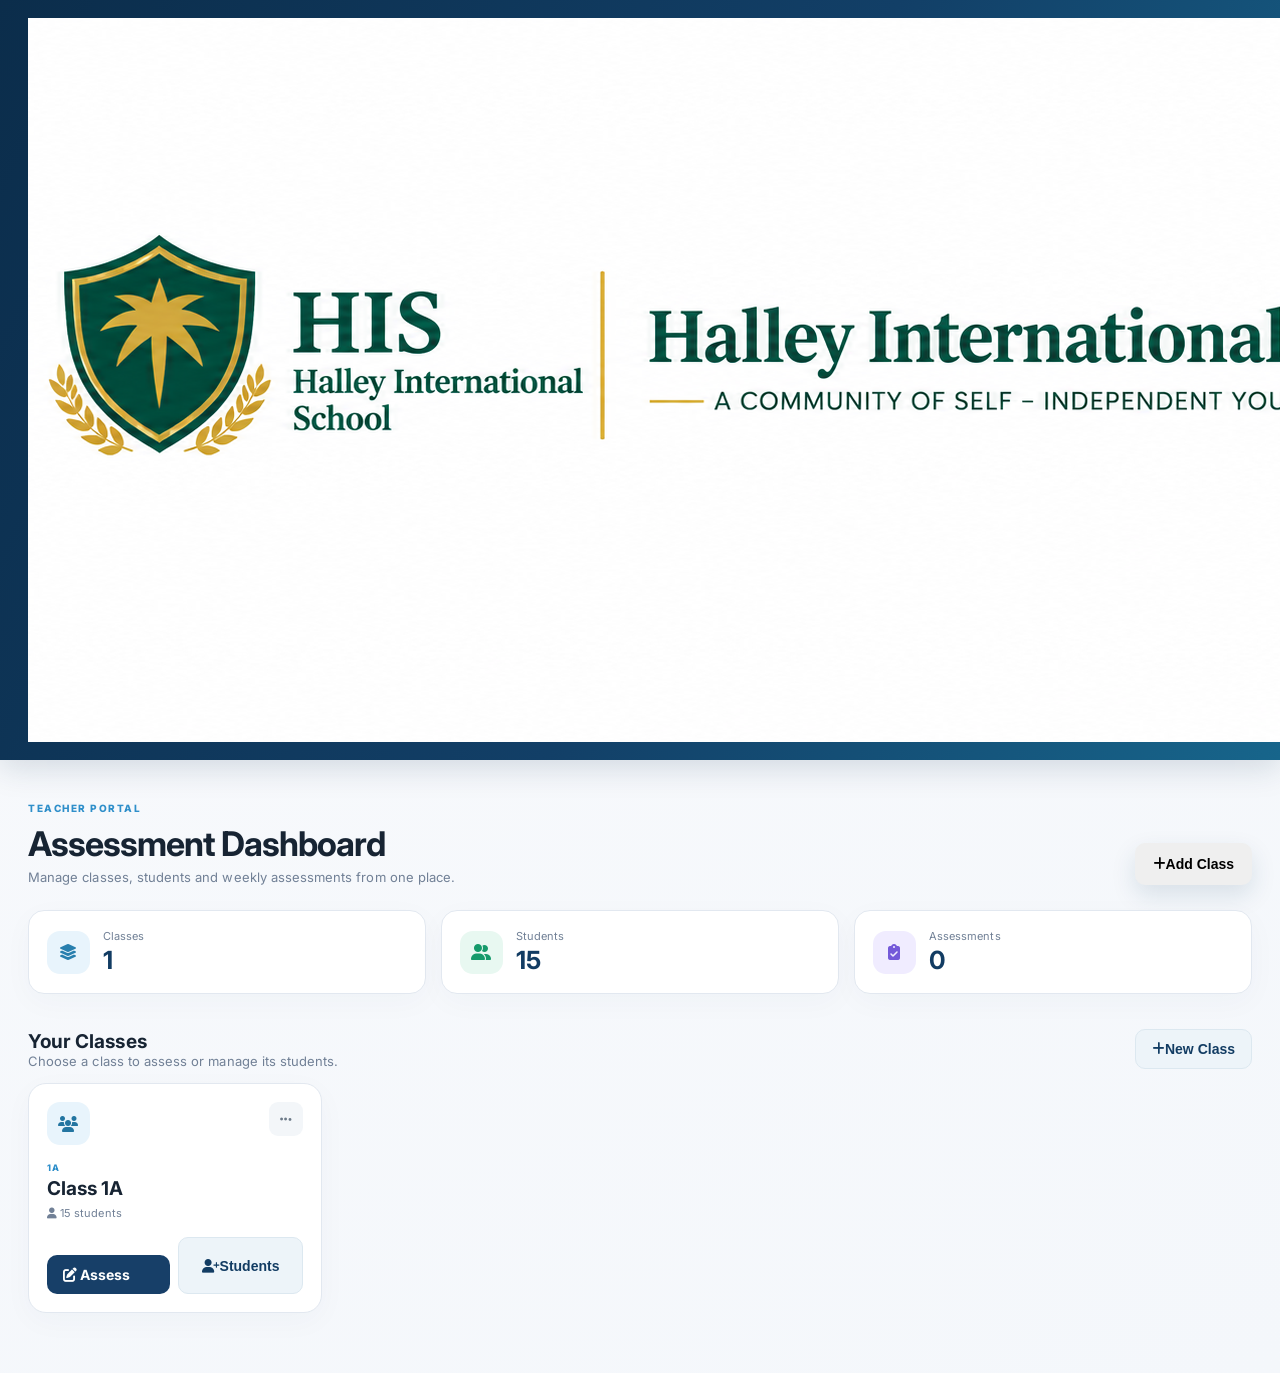
==== index.html @ f6e1b09a "Use official HIS header in dashboard" ====
<!doctype html>
<html lang="en"><head><meta charset="utf-8"><meta name="viewport" content="width=device-width,initial-scale=1"><title>HIS Assessment Hub</title><link rel="preconnect" href="https://fonts.googleapis.com"><link rel="preconnect" href="https://fonts.gstatic.com" crossorigin><link href="https://fonts.googleapis.com/css2?family=Inter:wght@400;500;600;700;800&display=swap" rel="stylesheet"><link rel="stylesheet" href="https://cdnjs.cloudflare.com/ajax/libs/font-awesome/6.5.2/css/all.min.css"><link rel="stylesheet" href="css/style.css"></head>
<body class="app-body"><header class="app-header"><div class="header-inner"><div class="brand-lockup"><img class="app-school-header" src="assets/his-header.png" alt="Halley International School"><div class="app-brand-text"><div class="brand-name">HALLEY INTERNATIONAL SCHOOL</div><div class="brand-sub">Teacher Assessment Platform</div></div></div><div class="header-actions"><span class="live-pill"><i class="fa-solid fa-circle"></i> Ready</span><a href="report.html" class="icon-btn"><i class="fa-solid fa-chart-column"></i><span> Reports</span></a></div></div></header>
<main class="dashboard"><section class="welcome-row"><div><span class="section-kicker">TEACHER PORTAL</span><h1>Assessment Dashboard</h1><p>Manage classes, students and weekly assessments from one place.</p></div><button class="btn hero-btn" onclick="openClassModal()"><i class="fa-solid fa-plus"></i> Add Class</button></section>
<section class="dashboard-stats"><div class="stat-card"><div class="stat-icon blue"><i class="fa-solid fa-layer-group"></i></div><div><span>Classes</span><strong id="classCount">0</strong></div></div><div class="stat-card"><div class="stat-icon green"><i class="fa-solid fa-user-group"></i></div><div><span>Students</span><strong id="studentCount">0</strong></div></div><div class="stat-card"><div class="stat-icon purple"><i class="fa-solid fa-clipboard-check"></i></div><div><span>Assessments</span><strong id="reportCount">0</strong></div></div></section>
<section class="section-head"><div><h2>Your Classes</h2><p>Choose a class to assess or manage its students.</p></div><button class="btn soft" onclick="openClassModal()"><i class="fa-solid fa-plus"></i> New Class</button></section><section id="classes" class="class-grid"></section></main><div id="modalRoot"></div><script src="js/app.js"></script></body></html>
---- css/style.css ----
@import url('https://fonts.googleapis.com/css2?family=Inter:wght@400;500;600;700&family=Playfair+Display:wght@600&display=swap');:root{--navy:#173f68;--blue:#2d8ac4;--light:#eef4fb;--line:#a9b4bf;--text:#1c2833;--muted:#667381;--white:#fff}*{box-sizing:border-box}body{margin:0;background:#f4f7fa;color:var(--text);font-family:Inter,Arial,sans-serif}.topbar{background:linear-gradient(135deg,#12385d,#1f5d8d);color:#fff;padding:22px 5%;display:flex;justify-content:space-between;align-items:center}.topbar.compact{padding:16px 5%}.topbar small{opacity:.9}.topbar h1{margin:5px 0 0;font-size:22px}.brand{width:58px;height:58px;border:2px solid #fff;border-radius:50%;display:grid;place-items:center;font-weight:800;letter-spacing:2px}.container{max-width:1200px;margin:28px auto;padding:0 18px}.wide{max-width:1500px}.hero,.panel{background:#fff;border:1px solid #dde5ec;border-radius:16px;box-shadow:0 8px 30px #173f6810}.hero{padding:28px;display:flex;align-items:center;justify-content:space-between;margin-bottom:22px}.eyebrow{color:var(--blue);font-size:12px;font-weight:700;text-transform:uppercase;letter-spacing:1px}.hero h2{margin:7px 0}.hero p,.hint{color:var(--muted);margin:0}.grid{display:grid;grid-template-columns:repeat(auto-fit,minmax(210px,1fr));gap:16px;margin-bottom:22px}.class-card{background:#fff;border:1px solid #dde5ec;border-radius:16px;padding:22px;transition:.2s}.class-card:hover{transform:translateY(-2px);box-shadow:0 10px 24px #173f6814}.class-card h3{margin:0 0 7px}.class-card span{color:var(--muted);font-size:13px}.class-card a{display:block;margin-top:18px}.panel{padding:20px;margin-bottom:20px}.panel-title,.table-head{display:flex;align-items:center;justify-content:space-between;gap:15px}.panel h3,.panel h2{margin:0 0 6px}.stats{display:grid;grid-template-columns:repeat(3,1fr);gap:12px}.stats div{background:var(--light);border-radius:12px;padding:16px}.stats b{display:block;font-size:25px;color:var(--navy)}.stats span{font-size:12px;color:var(--muted)}.btn{display:inline-flex;align-items:center;justify-content:center;border:0;border-radius:10px;padding:11px 16px;text-decoration:none;font-weight:700;cursor:pointer;font-size:14px}.primary{background:var(--navy);color:#fff}.ghost{background:#eef4f8;color:var(--navy)}.meta{display:grid;grid-template-columns:repeat(5,1fr);gap:12px}label{display:block;font-size:12px;font-weight:700;margin-bottom:6px;color:var(--muted)}input,select{width:100%;border:1px solid #cfd8e0;border-radius:9px;padding:10px;background:#fff;font:inherit}.table-wrap{overflow:auto;margin-top:16px}table{width:100%;border-collapse:collapse;min-width:1100px}th{background:var(--navy);color:#fff;padding:10px 8px;font-size:11px}td{border:1px solid var(--line);padding:7px;text-align:center;font-size:12px}tbody tr:nth-child(even){background:#edf3fa}td.name{text-align:left;font-weight:600;white-space:nowrap}.mark{width:42px;height:32px;border-radius:7px;border:1px solid #c8d3dd;background:#fff;font-size:19px;cursor:pointer}.mark.yes{color:#147a4d;background:#e7f6ed}.mark.no{color:#b3261e;background:#fff0ef}.average{font-weight:700;white-space:nowrap}.notes{min-width:130px}.rating{font-size:13px}.report-item{display:flex;justify-content:space-between;align-items:center;border:1px solid #dde5ec;padding:14px;border-radius:12px;margin:9px 0}.report-item strong{display:block}.report-item small{color:var(--muted)}.pdf-area{position:absolute;left:-10000px;top:0;width:1120px;background:#fff}.pdf-sheet{width:1120px;min-height:790px;background:#fff;padding:25px 35px;color:#111}.pdf-head{border:2px solid #173f68;margin-bottom:8px}.pdf-school,.pdf-title{background:#173f68;color:#fff;text-align:center;font-weight:700;padding:7px}.pdf-title{border-top:1px solid #fff;font-size:16px}.pdf-info{display:grid;grid-template-columns:1fr 1fr 2fr;gap:12px;font-size:11px;margin:8px 0}.pdf-table{width:100%;border-collapse:collapse;font-family:Arial}.pdf-table th{background:#245b86;padding:5px;font-size:9px}.pdf-table td{padding:5px;border:1px solid #888;font-size:9px}.pdf-table tr:nth-child(even) td{background:#eef2fa}.pdf-foot{margin-top:6px;background:#3c96c8;color:#fff;font-weight:700;text-align:left;padding:7px}.pdf-scale{font-size:9px;margin:5px 0}@media(max-width:800px){.hero{display:block}.hero .btn{margin-top:15px;width:100%}.meta{grid-template-columns:1fr 1fr}.stats{grid-template-columns:1fr}.topbar h1{font-size:18px}.table-head{align-items:flex-start;flex-direction:column}.table-head .btn{width:100%}}@media print{.topbar,.container>section:not(.pdf-area){display:none}.pdf-area{position:static!important;left:auto!important}.pdf-sheet{box-shadow:none}}.pdf-table .c-name{text-align:left;font-weight:600;white-space:nowrap}.pdf-table .c-mark{font-size:10px;font-weight:700}.pdf-table .c-average{font-size:8px;font-weight:700;white-space:nowrap}.pdf-table .c-notes{text-align:left;white-space:nowrap}.pdf-table tfoot td{background:#f5f7fa;font-weight:700;height:24px}.w-no{width:34px}.w-name{width:135px}.w-sub{width:68px}.w-average{width:92px}.w-notes{width:115px}.pdf-area{position:absolute;left:-12000px;top:0;width:1120px;background:#fff}
.pdf-sheet{width:1120px;height:790px;background:#fff;padding:20px 28px 14px;color:#17212b;font-family:Arial,sans-serif}
.report-header{height:64px;background:#173f68;color:#fff;border-radius:7px 7px 0 0;padding:9px 16px;display:flex;align-items:center;justify-content:space-between}
.school-brand{display:flex;align-items:center;gap:12px}.school-mark{width:45px;height:45px;border:2px solid rgba(255,255,255,.9);border-radius:50%;display:flex;align-items:center;justify-content:center;font-weight:800;font-size:13px;letter-spacing:1px}
.school-name{font-size:16px;font-weight:800;letter-spacing:.3px}.school-sub{font-size:8px;opacity:.9;margin-top:3px;letter-spacing:.7px}
.report-badge{border-left:1px solid rgba(255,255,255,.45);padding-left:16px;text-align:right;font-size:7px;line-height:1.25;letter-spacing:1px}.report-badge strong{font-size:9px}
.report-title{height:45px;background:#2d8ac4;color:#fff;display:flex;align-items:center;justify-content:space-between;padding:0 16px;font-size:14px;font-weight:600}.report-title strong{font-size:15px}
.meta-grid{display:grid;grid-template-columns:110px 145px 145px 1fr;gap:8px;margin:10px 0 7px}
.meta-box{height:38px;border:1px solid #d4dee7;border-radius:6px;background:#f6f9fc;padding:6px 9px}.meta-box span{display:block;font-size:7px;color:#6b7885;font-weight:700;letter-spacing:.8px;margin-bottom:3px}.meta-box strong{font-size:10px}.teacher-box strong{font-size:10px}
.scale-row{height:27px;border:1px solid #d4dee7;background:#fff;display:flex;align-items:center;gap:17px;padding:0 9px;font-size:7.5px;margin-bottom:7px}.scale-row .scale-label{font-weight:800;color:#173f68;letter-spacing:.7px;margin-right:3px}.scale-row b{font-size:8px;color:#173f68}
.pdf-table{width:100%;table-layout:fixed;border-collapse:collapse;font-family:Arial,sans-serif}
.pdf-table th{background:#173f68;color:#fff;padding:6px 3px;font-size:8px;line-height:1.1;border:1px solid #82909c;height:30px;white-space:normal}
.pdf-table td{padding:3px 3px;border:1px solid #aeb9c3;font-size:8.5px;height:29px;line-height:1;text-align:center;overflow:hidden}
.pdf-table tbody tr:nth-child(even) td{background:#f0f5fa}.pdf-table tbody tr:nth-child(odd) td{background:#fff}
.pdf-table .c-name{text-align:left;font-weight:600;white-space:nowrap;padding-left:7px}.pdf-table .c-mark{font-size:11px;font-weight:700}.pdf-table .mark-yes{color:#147a4d}.pdf-table .mark-no{color:#b3261e}.pdf-table .mark-empty{color:#a5afb8}
.pdf-table .c-average{font-size:7.2px;font-weight:700;white-space:nowrap}.pdf-table .c-average span{display:inline-block;padding:3px 5px;border-radius:10px;min-width:68px}.r-excellent span{background:#e7f6ed;color:#147a4d}.r-very span{background:#e8f2fb;color:#175c8a}.r-good span{background:#fff4dc;color:#8a5a00}.r-needs span{background:#fff0ef;color:#a52b24}.r-empty span{background:#f1f3f5;color:#77818a}
.pdf-table .c-notes{text-align:left;white-space:nowrap;padding-left:6px;color:#53606d}.pdf-table tfoot td{background:#dcecf7!important;color:#173f68;font-weight:800;height:30px;font-size:7.8px}.pdf-table tfoot td:first-child{text-align:left;padding-left:7px}
.w-no{width:34px}.w-name{width:145px}.w-sub{width:67px}.w-average{width:94px}.w-notes{width:118px}
.report-footer{height:22px;margin-top:7px;border-top:1px solid #d7e0e7;color:#667482;display:flex;justify-content:space-between;align-items:flex-end;font-size:7px}
@media print{.topbar,.container>section:not(.pdf-area){display:none}.pdf-area{position:static!important;left:auto!important}.pdf-sheet{box-shadow:none}}

/* Final PDF print layout: fixed A4 landscape canvas, no horizontal clipping */
.pdf-sheet{width:1122px!important;height:794px!important;min-height:794px!important;max-height:794px!important;box-sizing:border-box!important;padding:16px 18px 10px!important;overflow:hidden!important;background:#fff!important}
.report-header{height:58px!important}
.report-title{height:40px!important}
.meta-grid{margin:7px 0 5px!important}
.meta-box{height:34px!important;padding:5px 8px!important}
.scale-row{height:24px!important;margin-bottom:5px!important}
.pdf-table{width:100%!important;max-width:100%!important;table-layout:fixed!important;border-spacing:0!important}
.pdf-table th{height:27px!important;padding:4px 2px!important;font-size:7.5px!important}
.pdf-table td{height:27px!important;padding:2px!important;font-size:7.5px!important}
.pdf-table .c-name{font-size:7.8px!important}
.pdf-table .c-mark{font-size:10px!important}
.pdf-table .c-average{font-size:6.8px!important}
.pdf-table .c-average span{min-width:60px!important;padding:2px 3px!important}
.pdf-table .c-notes{font-size:7px!important}
.w-no{width:31px!important}.w-name{width:138px!important}.w-sub{width:65px!important}.w-average{width:88px!important}.w-notes{width:105px!important}
.report-footer{height:18px!important;margin-top:4px!important;font-size:6.5px!important}

/* Center the report table and keep it comfortably contained on the A4 page */
.pdf-table{width:96%!important;max-width:96%!important;margin:0 auto!important}
.report-footer{width:96%!important;margin-left:auto!important;margin-right:auto!important}

/* Final containment: the table stays inside the report frame with equal safe margins */
.pdf-sheet{padding-left:26px!important;padding-right:26px!important}
.pdf-table{width:92%!important;max-width:92%!important;margin-left:auto!important;margin-right:auto!important}
.report-footer{width:92%!important;margin-left:auto!important;margin-right:auto!important}
/* FINAL PDF LAYOUT — balanced A4 landscape */
.pdf-area{position:absolute!important;left:-15000px!important;top:0!important;width:1120px!important;background:#fff!important}
.pdf-sheet{width:1120px!important;height:790px!important;min-height:790px!important;padding:16px 28px 12px!important;background:#fff!important;color:#17212b!important;font-family:Arial,sans-serif!important}
.report-header{height:66px!important;padding:9px 16px!important;border-radius:6px 6px 0 0!important}
.school-mark{width:44px!important;height:44px!important;font-size:12px!important}
.school-name{font-size:15px!important}
.school-sub{font-size:7.5px!important}
.report-badge{font-size:7px!important}
.report-title{height:42px!important;padding:0 16px!important;font-size:13px!important}
.report-title strong{font-size:14px!important}
.meta-grid{grid-template-columns:100px 145px 145px 1fr!important;gap:8px!important;margin:8px 0 6px!important}
.meta-box{height:36px!important;padding:6px 9px!important}
.scale-row{height:25px!important;margin-bottom:6px!important;padding:0 9px!important;gap:15px!important}
.pdf-table{width:1064px!important;height:auto!important;table-layout:fixed!important;border-collapse:collapse!important}
.pdf-table th{height:30px!important;padding:4px 2px!important;font-size:7.6px!important;line-height:1.05!important}
.pdf-table td{height:28px!important;padding:3px 2px!important;font-size:8.2px!important;line-height:1!important}
.pdf-table .c-name{padding-left:7px!important;font-size:8.3px!important}
.pdf-table .c-mark{font-size:10.5px!important}
.pdf-table .c-average{font-size:7px!important}
.pdf-table .c-average span{min-width:68px!important;padding:3px 4px!important}
.pdf-table .c-notes{font-size:7.8px!important;padding-left:6px!important}
.pdf-table tfoot td{height:29px!important;font-size:7.6px!important}
.w-no{width:32px!important}
.w-name{width:155px!important}
.w-sub{width:82px!important}
.w-average{width:100px!important}
.w-notes{width:121px!important}
.report-footer{height:20px!important;margin-top:5px!important;font-size:6.8px!important}

.app-body{min-height:100vh;background:radial-gradient(circle at 15% 0%,#eaf6ff 0,#f7f9fc 35%,#f4f7fb 100%);color:#172433}
.app-header{background:linear-gradient(115deg,#0b2d4b,#123f67 55%,#17658b);color:#fff;box-shadow:0 8px 30px #0b2d4b26}.header-inner{max-width:1440px;margin:auto;padding:18px 28px;display:flex;align-items:center;justify-content:space-between}.brand-lockup{display:flex;align-items:center;gap:13px}.brand-orb{width:47px;height:47px;border:1px solid #ffffff70;border-radius:14px;display:grid;place-items:center;font-weight:800;background:#ffffff12}.brand-name{font-weight:800;font-size:14px}.brand-sub{font-size:10px;opacity:.7;margin-top:3px}.header-actions{display:flex;gap:10px;align-items:center}.live-pill{font-size:11px;background:#ffffff12;border:1px solid #ffffff22;padding:8px 11px;border-radius:999px}.live-pill i{font-size:6px;color:#63d69b;margin-right:5px}.icon-btn{color:#fff;text-decoration:none;background:#ffffff12;border:1px solid #ffffff20;padding:9px 13px;border-radius:10px;font-size:12px}
.dashboard{max-width:1440px;margin:auto;padding:36px 28px 60px}.welcome-row{display:flex;align-items:flex-end;justify-content:space-between;gap:20px;margin-bottom:25px}.section-kicker{font-size:10px;font-weight:800;letter-spacing:1.5px;color:#2f8fca}.welcome-row h1{font-size:34px;letter-spacing:-1px;margin:7px 0 5px}.welcome-row p,.section-head p{color:#718096;margin:0;font-size:13px}.hero-btn{padding:13px 18px!important;box-shadow:0 10px 24px #123c6320}
.dashboard-stats{display:grid;grid-template-columns:repeat(3,1fr);gap:15px;margin-bottom:35px}.stat-card{background:#fff;border:1px solid #e2e8f0;border-radius:16px;padding:18px;display:flex;align-items:center;gap:13px;box-shadow:0 8px 30px #173f6808}.stat-icon{width:43px;height:43px;border-radius:13px;display:grid;place-items:center}.stat-icon.blue{background:#e8f4fc;color:#287fae}.stat-icon.green{background:#e8f8f1;color:#159a6b}.stat-icon.purple{background:#f0ecff;color:#7459d9}.stat-card span{display:block;color:#718096;font-size:11px}.stat-card strong{display:block;color:#123c63;font-size:25px;margin-top:2px}.section-head{display:flex;justify-content:space-between;align-items:center;margin:0 0 14px}.section-head h2{margin:0;font-size:19px}
.class-grid{display:grid;grid-template-columns:repeat(auto-fill,minmax(250px,1fr));gap:16px}.class-card{background:#fff!important;border:1px solid #e2e8f0!important;border-radius:18px!important;padding:18px!important;box-shadow:0 8px 30px #173f6808!important}.class-card-top{display:flex;justify-content:space-between}.class-avatar{width:43px;height:43px;border-radius:13px;background:#e8f4fc;color:#2375a1;display:grid;place-items:center}.more-btn{border:0;background:#f3f6f9;color:#6c7a88;width:34px;height:34px;border-radius:9px;cursor:pointer}.class-code{font-size:9px;font-weight:800;color:#2f8fca;letter-spacing:1px;margin-top:17px}.class-card h3{font-size:19px;margin:4px 0 6px}.class-card p{font-size:11px;color:#718096;margin:0}.card-actions{display:flex;gap:8px;margin-top:17px}.flex{flex:1}.soft{background:#edf4f9!important;color:#123c63!important;border:1px solid #dce8f0!important}.empty-state{grid-column:1/-1;text-align:center;background:#fff;border:1px dashed #cdd8e2;border-radius:18px;padding:50px}.empty-state>div{width:60px;height:60px;border-radius:18px;background:#edf5fa;color:#2f8fca;display:grid;place-items:center;margin:auto;font-size:22px}.empty-state h3{margin:15px 0 5px}.empty-state p{color:#718096;font-size:12px}
.modal-backdrop{position:fixed;inset:0;background:#071c2e99;backdrop-filter:blur(6px);display:flex;align-items:center;justify-content:center;padding:20px;z-index:999}.modal-card{width:min(620px,100%);max-height:90vh;overflow:auto;background:#fff;border-radius:20px;box-shadow:0 30px 80px #061a2d55;padding:24px}.modal-head{display:flex;justify-content:space-between;margin-bottom:20px}.modal-head h2{margin:5px 0 3px;font-size:22px}.modal-head p{margin:0;color:#718096;font-size:11px}.close-btn{border:0;background:#f1f4f7;width:34px;height:34px;border-radius:9px;cursor:pointer}.modal-card label{margin-bottom:14px}.modal-card input{height:43px}.modal-actions{display:flex;justify-content:flex-end;gap:9px;margin-top:20px;padding-top:15px;border-top:1px solid #e2e8f0}.menu-actions{display:grid;gap:9px}.menu-action{display:flex;align-items:center;gap:13px;text-align:left;background:#f8fafc;border:1px solid #e4eaf0;padding:13px;border-radius:12px;cursor:pointer;color:#172433}.menu-action>i{width:34px;height:34px;border-radius:9px;background:#eaf4fa;color:#2f8fca;display:grid;place-items:center}.menu-action span{font-weight:700;font-size:13px}.menu-action small{display:block;color:#718096;font-weight:400;font-size:10px;margin-top:3px}.menu-action.danger{color:#d64545}.menu-action.danger>i{background:#fff0f0;color:#d64545}
.student-add{display:flex;gap:8px;margin-bottom:14px}.student-add input{flex:1}.student-list{display:grid;gap:7px;max-height:380px;overflow:auto}.student-row{display:flex;align-items:center;gap:8px}.student-number{width:32px;color:#9aa7b3;font-size:10px;font-weight:800;text-align:center}.student-row input{flex:1;height:38px;padding:8px 11px}.mini-btn{width:36px;height:36px;border:0;border-radius:9px;cursor:pointer}.mini-btn.danger{background:#fff1f1;color:#d64545}.empty-students{text-align:center;padding:30px;color:#718096}.empty-students i{font-size:24px;color:#a9b6c2}.toast{position:fixed;right:22px;bottom:22px;z-index:1100;background:#173f68;color:#fff;padding:12px 15px;border-radius:11px;box-shadow:0 15px 40px #173f6840;display:flex;gap:9px;transform:translateY(20px);opacity:0;transition:.25s}.toast.show{transform:translateY(0);opacity:1}.toast.success i{color:#67d69e}.toast.error i{color:#ff8e8e}
@media(max-width:800px){.dashboard{padding:25px 16px}.header-inner{padding:14px 16px}.brand-name{font-size:11px}.header-actions .live-pill{display:none}.welcome-row{align-items:stretch;flex-direction:column}.welcome-row h1{font-size:28px}.dashboard-stats{grid-template-columns:1fr}.section-head{align-items:flex-start;gap:10px}.class-grid{grid-template-columns:1fr}.modal-card{padding:18px}.modal-actions{flex-wrap:wrap}.modal-actions .btn{flex:1}}
.assessment-hero{background:linear-gradient(135deg,#fff,#f4f9fd);border:1px solid #dfe8ef;border-radius:20px;padding:25px 27px;margin-bottom:16px;display:flex;justify-content:space-between;align-items:center;gap:20px;box-shadow:0 12px 35px #173f6809}.assessment-hero h1{margin:5px 0;font-size:28px}.assessment-hero p{margin:0;color:#718096;font-size:12px}.assessment-actions{display:flex;gap:8px;white-space:nowrap}.assessment-summary{display:grid;grid-template-columns:repeat(4,1fr);gap:10px;margin-bottom:16px}.assessment-summary>div{background:#fff;border:1px solid #e2e8f0;border-radius:13px;padding:12px 15px}.assessment-summary span{font-size:10px;color:#718096}.assessment-summary strong{display:block;font-size:20px;color:#123c63;margin-top:3px}.rating{font-size:12px;color:#596978}.rating i{color:#2f8fca;margin-right:5px}@media(max-width:800px){.assessment-hero{flex-direction:column;align-items:stretch}.assessment-actions{white-space:normal}.assessment-actions .btn{flex:1}.assessment-summary{grid-template-columns:repeat(2,1fr)}}
/* APP POLISH — clean, balanced, teacher-first interface */
html{scroll-behavior:smooth}
body.app-body{letter-spacing:.05px}
.app-header{position:sticky;top:0;z-index:50}
.header-inner{min-height:72px}
.assessment-hero{border-color:#dbe6ef;background:linear-gradient(135deg,#ffffff 0%,#f7fbfe 100%)}
.assessment-hero h1{letter-spacing:-.7px;color:#102f4c}
.assessment-actions .btn{min-height:42px}
.panel.meta{padding:17px 18px;border-color:#dfe7ee}
.meta label{font-size:10px;letter-spacing:.2px;color:#647487}
.meta input,.meta select{height:40px;font-size:12px;color:#172433}
.meta input:focus,.meta select:focus,.notes:focus{outline:0;border-color:#3c94c5;box-shadow:0 0 0 3px #3c94c51a}
.assessment-summary>div{position:relative;overflow:hidden}
.assessment-summary>div:after{content:'';position:absolute;left:0;top:0;bottom:0;width:3px;background:#2f8fca}
.assessment-summary>div:nth-child(2):after{background:#159a6b}
.assessment-summary>div:nth-child(3):after{background:#7459d9}
.assessment-summary>div:nth-child(4):after{background:#d06b55}
.table-wrap{margin-top:0;border-radius:12px;overflow:auto}
#assessmentTable{min-width:1120px}
#assessmentTable th{height:42px;background:#143f67;font-size:10px;letter-spacing:.1px;padding:8px 6px;position:sticky;top:0;z-index:2}
#assessmentTable td{height:43px;padding:5px 6px;border-color:#d6dfe7;font-size:11px}
#assessmentTable tbody tr:hover td{background:#f7fbfe}
#assessmentTable td.name{font-weight:700;color:#24384a}
#assessmentTable td:first-child{color:#8a98a5;font-weight:700;width:42px}
#assessmentTable .mark{width:38px;height:34px;border-radius:9px;transition:.15s;font-weight:800}
#assessmentTable .mark:hover{transform:scale(1.05);box-shadow:0 4px 12px #173f6820}
#assessmentTable .mark.yes{border-color:#9ed9bd}
#assessmentTable .mark.no{border-color:#efb5b0}
#assessmentTable .average{font-size:10px}
#assessmentTable .notes{height:34px;min-width:125px;border-radius:8px;padding:7px 9px;font-size:10px}
.empty-table{height:220px!important;background:#fff!important}
.empty-table>div{display:flex;flex-direction:column;align-items:center;justify-content:center;gap:8px;color:#718096}
.empty-table i{font-size:28px;color:#3b91bf}
.empty-table strong{font-size:14px;color:#29465f}
.empty-table span{font-size:11px}
.rating{padding:14px 17px!important;background:#fbfdff!important}
.btn{transition:.16s}
.btn:hover{transform:translateY(-1px)}
.btn.primary:hover{box-shadow:0 7px 18px #123f6730}
.class-card{transition:transform .16s,box-shadow .16s}
.class-card:hover{transform:translateY(-3px)!important;box-shadow:0 16px 35px #173f6812!important}
@media(max-width:800px){
 .header-inner{min-height:62px}
 .assessment-summary{gap:8px}
 .assessment-summary>div{padding:11px}
 .panel.meta{padding:14px}
}

/* FINAL REPORT — clean school form, balanced like the original paper template */
.pdf-area{position:absolute!important;left:-15000px!important;top:0!important;width:1120px!important;background:#fff!important}
.pdf-sheet{width:1120px!important;height:790px!important;box-sizing:border-box!important;padding:18px 24px 10px!important;background:#fff!important;color:#18232d!important;font-family:Arial,Helvetica,sans-serif!important;overflow:hidden!important}
.school-header{width:100%;background:#173f68;color:#fff;text-align:center;border-radius:0!important}
.school-name{height:32px;display:flex;align-items:center;justify-content:center;font-size:15px;font-weight:700;letter-spacing:.2px}
.school-line{height:1px;background:#ffffffaa;margin:0 1px}
.report-name{height:34px;display:flex;align-items:center;justify-content:center;font-size:14px;font-weight:700}
.info-line{height:34px;display:grid;grid-template-columns:110px 150px 150px 1fr;align-items:center;column-gap:16px;font-size:9px;border-bottom:1px solid #d4dbe1}
.info-line .teacher{padding-left:10px}
.scale-line{height:27px;display:flex;align-items:center;gap:17px;font-size:8px;border-bottom:1px solid #cfd7de}
.scale-line b{color:#173f68;margin-right:2px}
.pdf-table{width:100%!important;max-width:none!important;margin:7px 0 0!important;border-collapse:collapse!important;table-layout:fixed!important}
.pdf-table th{height:31px!important;padding:4px 2px!important;background:#173f68!important;color:#fff!important;border:1px solid #8996a2!important;font-size:7.6px!important;font-weight:700!important;line-height:1.05!important;vertical-align:middle!important}
.pdf-table td{height:29px!important;padding:3px 2px!important;border:1px solid #9ca8b2!important;font-size:8.2px!important;line-height:1!important;text-align:center!important;vertical-align:middle!important}
.pdf-table tbody tr:nth-child(even) td{background:#edf2f8!important}.pdf-table tbody tr:nth-child(odd) td{background:#fff!important}
.pdf-table .c-no{font-weight:600;color:#5e6b76}
.pdf-table .c-name{text-align:left!important;padding-left:7px!important;font-weight:600!important;white-space:nowrap!important}
.pdf-table .c-mark{font-size:11px!important;font-weight:700!important}
.pdf-table .mark-yes{color:#18794e!important}.pdf-table .mark-no{color:#b42d28!important}.pdf-table .mark-empty{color:#fff!important}
.pdf-table .c-average{font-size:7px!important;font-weight:700!important;white-space:nowrap!important}
.pdf-table .c-average span{display:inline-block;min-width:66px;padding:3px 5px;border-radius:9px}
.r-excellent span{background:#e3f3e9;color:#18794e}.r-very span{background:#e8f1fa;color:#1e5f8d}.r-good span{background:#fff2d6;color:#8a6100}.r-needs span{background:#fdeceb;color:#ae3029}.r-empty span{background:#f3f5f7;color:#7b8790}
.pdf-table .c-notes{text-align:left!important;padding-left:6px!important;color:#52616d!important;white-space:nowrap!important}
.pdf-table tfoot td{height:30px!important;background:#d9ebf6!important;color:#173f68!important;font-weight:700!important;font-size:7.8px!important}
.pdf-table tfoot td:first-child{text-align:left!important;padding-left:7px!important}
.w-no{width:4%!important}.w-name{width:16%!important}.w-sub{width:7%!important}.w-average{width:9%!important}.w-notes{width:15%!important}
.report-footer{height:19px!important;border-top:1px solid #d5dde4!important;margin-top:5px!important;padding:0 2px!important;display:flex!important;align-items:flex-end!important;justify-content:space-between!important;color:#7a8792!important;font-size:6.8px!important}

/* FINAL HIGH-QUALITY REPORT — centered, print-first */
.pdf-area{position:absolute!important;left:-20000px!important;top:0!important;width:1200px!important;background:#fff!important}
.pdf-sheet{width:1200px!important;height:848px!important;box-sizing:border-box!important;padding:18px 28px 12px!important;background:#fff!important;color:#13283b!important;font-family:Arial,Helvetica,sans-serif!important;overflow:hidden!important}
.school-top{height:72px;background:#fff;display:flex;align-items:center;padding:0 20px;border-top:3px solid #173f68}
.logo-mark{width:48px;height:48px;border-radius:50%;border:2px solid #173f68;color:#173f68;display:grid;place-items:center;font-weight:800;font-size:13px;letter-spacing:1px;margin-right:13px}
.school-copy{flex:1}.school-name{font-size:19px;font-weight:800;letter-spacing:.6px;color:#173f68}.school-tag{font-size:8px;letter-spacing:4px;color:#173f68;margin-top:5px}.school-motto{text-align:right;border-left:1px solid #b8c9d6;padding-left:20px;color:#173f68;font-size:7px;letter-spacing:2px;line-height:1.5}
.report-title{height:44px;border-radius:8px;background:#173f68;color:#fff;display:flex;align-items:center;justify-content:center;gap:8px;font-size:17px;font-weight:700;margin:0 0 10px}.report-title strong{font-size:17px}
.info-grid{display:grid;grid-template-columns:1fr 1fr 1fr 2fr;gap:9px;margin-bottom:8px}.info-grid>div{height:36px;border:1px solid #c8d9e6;border-radius:6px;background:#f7fbfe;padding:6px 10px;display:flex;align-items:center;gap:12px}.info-grid label{font-size:7px;letter-spacing:1px;color:#687b8c;margin:0}.info-grid b{font-size:10px;color:#173f68}
.scale-row{height:28px;border-radius:6px;background:#e8f4fc;color:#173f68;display:flex;align-items:center;justify-content:center;gap:21px;font-size:8px;margin-bottom:8px}.scale-row strong{font-size:9px}.scale-row b{font-size:9px}
.pdf-table{width:96%!important;margin:0 auto!important;table-layout:fixed!important;border-collapse:collapse!important}
.pdf-table th{height:32px!important;padding:5px 2px!important;background:#173f68!important;color:#fff!important;border:1px solid #8295a5!important;font-size:8px!important;font-weight:700!important;line-height:1.05!important}
.pdf-table td{height:30px!important;padding:3px 2px!important;border:1px solid #aebdca!important;font-size:8.5px!important;text-align:center!important;vertical-align:middle!important}
.pdf-table tbody tr:nth-child(even) td{background:#edf5fb!important}.pdf-table tbody tr:nth-child(odd) td{background:#fff!important}
.c-name{text-align:left!important;padding-left:8px!important;font-weight:600!important;white-space:nowrap!important}.c-no{color:#5c6d7b;font-weight:600}.c-mark{font-size:12px!important;font-weight:800!important}.mark-yes{color:#159653!important}.mark-no{color:#dc3933!important}.mark-empty{color:#9aa8b3!important}
.c-average{font-size:7px!important;font-weight:700!important;white-space:nowrap!important}.c-average span{display:inline-block;min-width:72px;padding:4px 6px;border-radius:12px}.r-excellent span{background:#dff4e8;color:#12814b}.r-very span{background:#dceefa;color:#175e8d}.r-good span{background:#fff0c9;color:#876000}.r-needs span{background:#fde1df;color:#b72f2a}.r-empty span{background:#f1f4f6;color:#76838d}
.c-notes{text-align:left!important;color:#627180!important}
.pdf-table tfoot td{height:32px!important;background:#dceefa!important;color:#173f68!important;font-weight:800!important;font-size:8px!important}.pdf-table tfoot td:first-child{text-align:left!important;padding-left:10px!important}
.w-no{width:4%!important}.w-name{width:16%!important}.w-sub{width:7%!important}.w-average{width:10%!important}.w-notes{width:14%!important}
.signature-row{width:96%;margin:9px auto 0;height:38px;border-top:1px solid #d8e2e9;display:grid;grid-template-columns:1fr 1fr 1fr;align-items:end;color:#536575;font-size:7.5px}.signature-row>div:nth-child(2){text-align:center;color:#173f68;font-weight:700}.signature-row small{font-weight:400;font-size:6.5px}.signature-row span{display:inline-block;width:110px;border-bottom:1px solid #9aabb8;margin-left:5px;transform:translateY(-2px)}

/* REFINED PRINT DESIGN — elegant, centered, balanced */
.pdf-area{position:absolute!important;left:-20000px!important;top:0!important;width:1200px!important;background:#fff!important}
.pdf-sheet{width:1200px!important;height:848px!important;box-sizing:border-box!important;padding:14px 24px 10px!important;background:#fff!important;color:#17324b!important;font-family:Arial,Helvetica,sans-serif!important;overflow:hidden!important}
.school-header{height:72px!important;background:#fff!important;border-top:4px solid #173f68!important;display:flex!important;align-items:center!important;padding:0 18px!important}
.crest{width:48px!important;height:48px!important;border-radius:50%!important;border:2px solid #173f68!important;color:#173f68!important;display:grid!important;place-items:center!important;font-size:13px!important;font-weight:800!important;letter-spacing:1px!important;margin-right:14px!important}
.school-copy{flex:1!important}.school-name{font-size:20px!important;font-weight:800!important;letter-spacing:.6px!important;color:#173f68!important}.school-sub{font-size:8px!important;letter-spacing:4px!important;color:#173f68!important;margin-top:5px!important}
.school-side{border-left:1px solid #b8c8d6!important;padding-left:18px!important;text-align:right!important;color:#173f68!important;font-size:7px!important;line-height:1.4!important;letter-spacing:1.8px!important}.school-side b{font-size:8px!important}
.title-bar{height:48px!important;background:#173f68!important;color:#fff!important;border-radius:7px!important;display:flex!important;align-items:center!important;justify-content:center!important;gap:8px!important;font-size:17px!important;font-weight:700!important;margin-bottom:9px!important}.title-bar strong{font-size:17px!important}
.info-grid{display:grid!important;grid-template-columns:1fr 1fr 1fr 2.1fr!important;gap:9px!important;margin-bottom:7px!important}
.info-grid>div{height:39px!important;border:1px solid #c8d9e6!important;border-radius:7px!important;background:#f7fbfe!important;padding:6px 11px!important;display:flex!important;align-items:center!important;gap:14px!important}.info-grid label{font-size:7px!important;letter-spacing:1px!important;color:#708291!important;margin:0!important}.info-grid b{font-size:10px!important;color:#173f68!important}
.scale-box{height:30px!important;border-radius:7px!important;background:#e8f4fc!important;color:#173f68!important;display:flex!important;align-items:center!important;justify-content:center!important;gap:22px!important;font-size:8px!important;margin-bottom:8px!important}.scale-box strong{font-size:9px!important}.scale-box b{font-size:9px!important}
.pdf-table{width:94%!important;margin:0 auto!important;table-layout:fixed!important;border-collapse:collapse!important}
.pdf-table th{height:36px!important;padding:5px 2px!important;background:#173f68!important;color:#fff!important;border:1px solid #8195a6!important;font-size:8px!important;font-weight:700!important;line-height:1.05!important;vertical-align:middle!important}
.pdf-table td{height:34px!important;padding:3px 2px!important;border:1px solid #a9bac8!important;font-size:8.7px!important;text-align:center!important;vertical-align:middle!important}
.pdf-table tbody tr:nth-child(even) td{background:#edf5fb!important}.pdf-table tbody tr:nth-child(odd) td{background:#fff!important}
.c-no{color:#667887!important;font-weight:600!important}.c-name{text-align:left!important;padding-left:9px!important;font-weight:600!important;white-space:nowrap!important}.c-mark{font-size:12px!important;font-weight:800!important}.mark-yes{color:#159653!important}.mark-no{color:#dc3933!important}.mark-empty{color:#9ba9b3!important}
.c-average{font-size:7.2px!important;font-weight:700!important;white-space:nowrap!important}.c-average span{display:inline-block!important;min-width:74px!important;padding:4px 5px!important;border-radius:12px!important}.r-excellent span{background:#dff4e8!important;color:#12814b!important}.r-very span{background:#dceefa!important;color:#175e8d!important}.r-good span{background:#fff0c9!important;color:#876000!important}.r-needs span{background:#fde1df!important;color:#b72f2a!important}.r-empty span{background:#f1f4f6!important;color:#76838d!important}
.c-notes{text-align:left!important;padding-left:7px!important;color:#627180!important}.pdf-table tfoot td{height:35px!important;background:#dceefa!important;color:#173f68!important;font-weight:800!important;font-size:8.5px!important}.pdf-table tfoot td:first-child{text-align:left!important;padding-left:10px!important}
.w-no{width:4%!important}.w-name{width:16%!important}.w-sub{width:7%!important}.w-average{width:10%!important}.w-notes{width:14%!important}
.signature-row{width:94%!important;margin:8px auto 0!important;height:35px!important;border-top:1px solid #d8e2e9!important;display:grid!important;grid-template-columns:1fr 1fr 1fr!important;align-items:end!important;color:#536575!important;font-size:7.5px!important}.signature-row>div:nth-child(2){text-align:center!important;color:#173f68!important;font-weight:700!important}.signature-row small{font-weight:400!important;font-size:6.5px!important}.signature-row span{display:inline-block!important;width:115px!important;border-bottom:1px solid #9aabb8!important;margin-left:5px!important;transform:translateY(-2px)!important}

/* PRINT MASTER v2 — balanced A4, no dead space */
.pdf-area{position:absolute!important;left:-30000px!important;top:0!important;width:1122px!important;background:#fff!important}
.pdf-sheet{width:1122px!important;height:794px!important;box-sizing:border-box!important;padding:12px 18px 8px!important;background:#fff!important;color:#17324b!important;font-family:Arial,Helvetica,sans-serif!important;overflow:hidden!important}
.school-head{height:68px!important;display:flex!important;align-items:center!important;padding:0 20px!important;border-top:4px solid #173f68!important;border-bottom:1px solid #d5e0e8!important;background:#fff!important}
.school-crest{width:46px!important;height:46px!important;border-radius:50%!important;border:2px solid #173f68!important;display:grid!important;place-items:center!important;color:#173f68!important;font-size:13px!important;font-weight:800!important;letter-spacing:1px!important;margin-right:13px!important}
.school-brand{flex:1!important}.school-name{font-size:20px!important;line-height:1!important;font-weight:800!important;letter-spacing:.5px!important;color:#173f68!important}.school-sub{font-size:8px!important;letter-spacing:4px!important;margin-top:6px!important;color:#173f68!important}
.school-motto{border-left:1px solid #b7c7d5!important;padding-left:18px!important;text-align:center!important;color:#173f68!important;font-size:7px!important;letter-spacing:2px!important;line-height:1.45!important}
.report-title{height:44px!important;margin:8px 0!important;border-radius:7px!important;background:#173f68!important;color:#fff!important;display:flex!important;align-items:center!important;justify-content:center!important;font-size:16px!important;font-weight:700!important;letter-spacing:.1px!important}.report-title strong{margin-left:6px!important;font-size:16px!important}
.info-grid{display:grid!important;grid-template-columns:1fr 1.35fr 1.35fr 2.2fr!important;gap:8px!important;margin-bottom:7px!important}.info-grid>div{height:36px!important;display:flex!important;align-items:center!important;gap:12px!important;padding:5px 10px!important;border:1px solid #c8d9e6!important;border-radius:6px!important;background:#f7fbfe!important}.info-grid label{font-size:7px!important;letter-spacing:1px!important;color:#708291!important;margin:0!important}.info-grid b{font-size:9.5px!important;color:#173f68!important}
.scale-box{height:27px!important;margin-bottom:7px!important;border-radius:6px!important;background:#e8f4fc!important;color:#173f68!important;display:flex!important;align-items:center!important;justify-content:center!important;gap:20px!important;font-size:7.7px!important}.scale-box strong{font-size:8.5px!important}.scale-box b{font-size:8.5px!important}
.pdf-table{width:100%!important;margin:0!important;table-layout:fixed!important;border-collapse:collapse!important}
.pdf-table th{height:31px!important;padding:4px 2px!important;background:#173f68!important;color:#fff!important;border:1px solid #8ca0b0!important;font-size:7.7px!important;font-weight:700!important;line-height:1.05!important;vertical-align:middle!important}
.pdf-table td{height:29px!important;padding:3px 2px!important;border:1px solid #a9bac8!important;font-size:8.4px!important;text-align:center!important;vertical-align:middle!important}
.pdf-table tbody tr:nth-child(even) td{background:#edf5fb!important}.pdf-table tbody tr:nth-child(odd) td{background:#fff!important}
.c-no{color:#667887!important;font-weight:600!important}.c-name{text-align:left!important;padding-left:8px!important;font-weight:600!important;white-space:nowrap!important}.c-mark{font-size:11px!important;font-weight:800!important}.mark-yes{color:#159653!important}.mark-no{color:#dc3933!important}.mark-empty{color:#9ba9b3!important}
.c-average{font-size:7px!important;font-weight:700!important;white-space:nowrap!important}.c-average span{display:inline-block!important;min-width:70px!important;padding:3px 5px!important;border-radius:11px!important}.r-excellent span{background:#dff4e8!important;color:#12814b!important}.r-very span{background:#dceefa!important;color:#175e8d!important}.r-good span{background:#fff0c9!important;color:#876000!important}.r-needs span{background:#fde1df!important;color:#b72f2a!important}.r-empty span{background:#f1f4f6!important;color:#76838d!important}
.c-notes{text-align:left!important;padding-left:6px!important;color:#627180!important}.pdf-table tfoot td{height:30px!important;background:#dceefa!important;color:#173f68!important;font-weight:800!important;font-size:8px!important}.pdf-table tfoot td:first-child{text-align:left!important;padding-left:9px!important}
.w-no{width:4%!important}.w-name{width:16%!important}.w-sub{width:7%!important}.w-average{width:10%!important}.w-notes{width:14%!important}
.signature-row{height:30px!important;margin-top:5px!important;display:grid!important;grid-template-columns:1fr 1fr 1fr!important;align-items:end!important;border-top:1px solid #d9e2e9!important;color:#536575!important;font-size:7px!important}.signature-row>div:nth-child(2){text-align:center!important;color:#173f68!important}.signature-row small{display:block!important;font-size:6px!important;margin-top:2px!important}.signature-row span{display:inline-block!important;width:105px!important;border-bottom:1px solid #9aabb8!important;margin-left:5px!important;transform:translateY(-2px)!important}

/* H.I.S. OFFICIAL BRAND REPORT */
.pdf-area{position:absolute!important;left:-30000px!important;top:0!important;width:1122px!important;background:#fff!important}
.pdf-sheet{width:1122px!important;height:794px!important;box-sizing:border-box!important;padding:12px 18px 8px!important;background:#fff!important;color:#123b5d!important;font-family:Arial,Helvetica,sans-serif!important;overflow:hidden!important}
.school-head{height:72px!important;display:grid!important;grid-template-columns:260px 1fr 150px!important;align-items:center!important;border-top:4px solid #123b5d!important;border-bottom:1px solid #d7e2e9!important;padding:0 18px!important;background:#fff!important}
.brand-logo{width:52px!important;height:52px!important;border:2px solid #006b63!important;border-radius:50%!important;display:grid!important;place-items:center!important;color:#f4c62a!important;background:#006b63!important;font-size:27px!important;float:left!important;margin-right:12px!important}
.school-brand{display:flex!important;align-items:center!important}.school-name{font-family:Georgia,serif!important;font-size:26px!important;font-weight:700!important;color:#123b5d!important;line-height:1!important}.school-full{font-size:7px!important;letter-spacing:.7px!important;color:#006b63!important;margin-top:5px!important}
.school-center{text-align:center!important}.school-title{font-family:Georgia,serif!important;font-size:25px!important;font-weight:700!important;color:#123b5d!important}.school-tag{font-size:8px!important;letter-spacing:4px!important;color:#006b63!important;margin-top:4px!important}
.school-motto{border-left:1px solid #a9bdc9!important;padding-left:14px!important;text-align:center!important;font-size:7px!important;letter-spacing:1.5px!important;line-height:1.5!important;color:#006b63!important}
.report-title{height:44px!important;margin:8px 0!important;border-radius:7px!important;background:#006b63!important;color:#fff!important;display:flex!important;align-items:center!important;justify-content:center!important;font-family:Georgia,serif!important;font-size:17px!important;font-weight:700!important}.report-title strong{margin-left:7px!important}
.info-grid{display:grid!important;grid-template-columns:1fr 1.35fr 1.35fr 2.2fr!important;gap:8px!important;margin-bottom:7px!important}.info-grid>div{height:36px!important;display:flex!important;align-items:center!important;gap:12px!important;padding:5px 10px!important;border:1px solid #c8d9e6!important;border-radius:6px!important;background:#f8fbfc!important}.info-grid label{font-size:7px!important;letter-spacing:1px!important;color:#667d8c!important}.info-grid b{font-size:9.5px!important;color:#123b5d!important}
.scale-box{height:27px!important;margin-bottom:7px!important;border-radius:6px!important;background:#e5f3f1!important;color:#123b5d!important;display:flex!important;align-items:center!important;justify-content:center!important;gap:20px!important;font-size:7.7px!important}.scale-box strong{font-size:8.5px!important;color:#006b63!important}
.pdf-table{width:100%!important;margin:0!important;table-layout:fixed!important;border-collapse:collapse!important}.pdf-table th{height:31px!important;padding:4px 2px!important;background:#006b63!important;color:#fff!important;border:1px solid #7fa7a4!important;font-size:7.7px!important}.pdf-table td{height:29px!important;padding:3px 2px!important;border:1px solid #a8c0c5!important;font-size:8.4px!important;text-align:center!important}.pdf-table tbody tr:nth-child(even) td{background:#eef8f7!important}.pdf-table tbody tr:nth-child(odd) td{background:#fff!important}
.c-name{text-align:left!important;padding-left:8px!important;font-weight:600!important}.c-mark{font-size:11px!important;font-weight:800!important}.mark-yes{color:#0b9864!important}.mark-no{color:#d83a35!important}.mark-empty{color:#9ba9b3!important}.c-average span{display:inline-block!important;min-width:70px!important;padding:3px 5px!important;border-radius:11px!important}.r-excellent span{background:#dff4e8!important;color:#12814b!important}.r-very span{background:#dceefa!important;color:#175e8d!important}.r-good span{background:#fff0c9!important;color:#876000!important}.r-needs span{background:#fde1df!important;color:#b72f2a!important}.r-empty span{background:#f1f4f6!important;color:#76838d!important}.c-notes{text-align:left!important;padding-left:6px!important}.pdf-table tfoot td{height:30px!important;background:#dcefed!important;color:#123b5d!important;font-weight:800!important}.w-no{width:4%!important}.w-name{width:16%!important}.w-sub{width:7%!important}.w-average{width:10%!important}.w-notes{width:14%!important}
.signature-row{height:30px!important;margin-top:5px!important;display:grid!important;grid-template-columns:1fr 1fr 1fr!important;align-items:end!important;border-top:1px solid #d9e2e9!important;color:#536575!important;font-size:7px!important}.signature-row>div:nth-child(2){text-align:center!important;color:#123b5d!important}.signature-row small{display:block!important;font-size:6px!important;margin-top:2px!important}.signature-row span{display:inline-block!important;width:105px!important;border-bottom:1px solid #9aabb8!important;margin-left:5px!important;transform:translateY(-2px)!important}

/* IN-APP REPORT PREVIEW */
.preview-overlay{position:fixed;inset:0;background:#17212b;display:flex;flex-direction:column;z-index:99999}
.preview-toolbar{min-height:64px;background:#fff;border-bottom:1px solid #d8e2e9;display:flex;align-items:center;justify-content:space-between;padding:10px 22px;box-sizing:border-box;gap:15px}
.preview-toolbar strong{display:block;color:#173f68;font-size:15px}.preview-toolbar span{display:block;color:#718096;font-size:10px;margin-top:3px}
.preview-tools{display:flex;gap:8px}.preview-tools .btn{white-space:nowrap}
.preview-viewport{flex:1;overflow:auto;padding:24px;box-sizing:border-box;background:#202a33;display:flex;justify-content:center;align-items:flex-start}
.preview-stage{position:relative;flex:0 0 auto}
.preview-stage .pdf-sheet{position:relative!important;left:auto!important;top:auto!important;margin:0!important;box-shadow:0 18px 55px #0008!important}
@media(max-width:700px){.preview-toolbar{padding:9px 12px}.preview-toolbar span{display:none}.preview-tools .btn{padding:8px 10px;font-size:11px}.preview-viewport{padding:12px}}
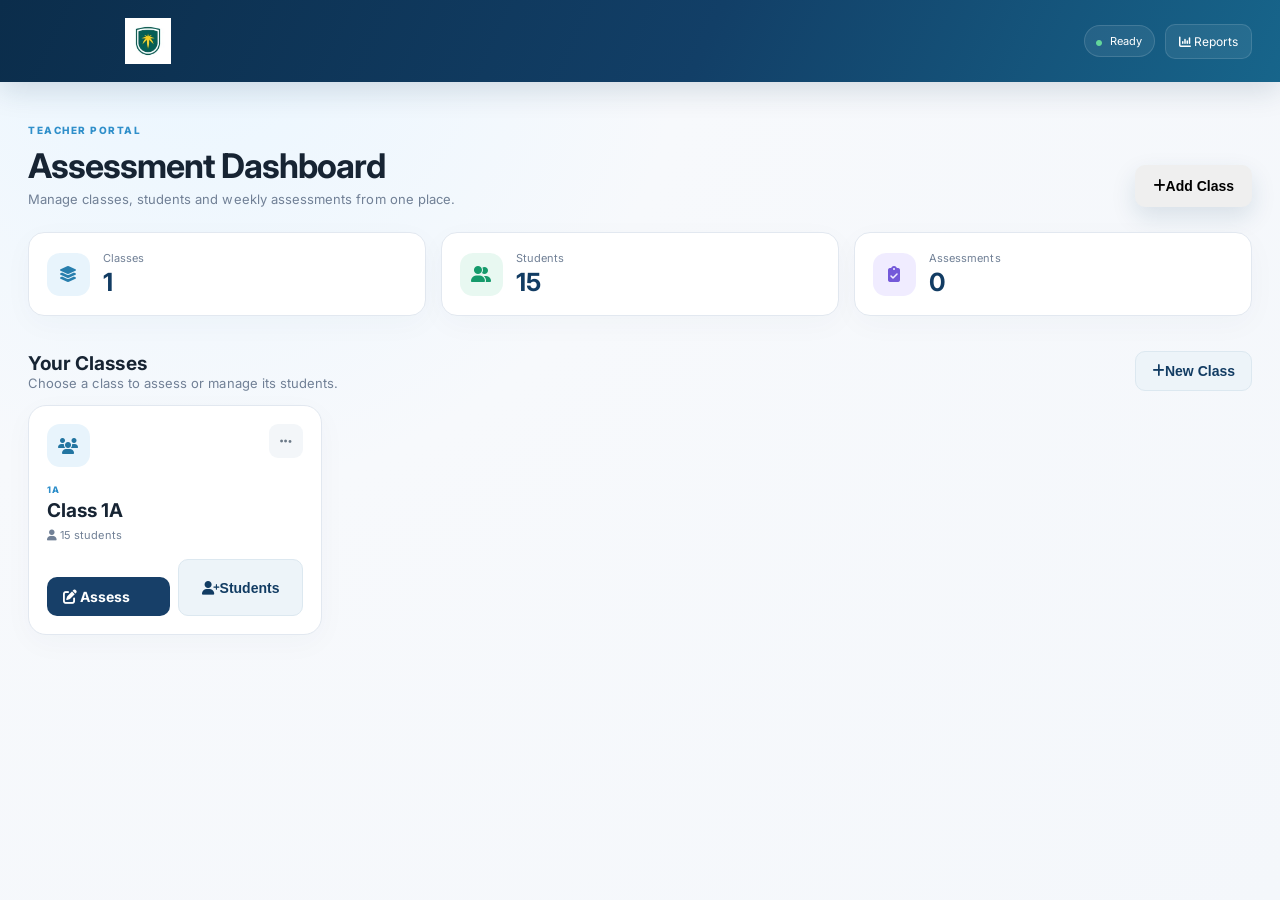
==== commit 9fd457dd: "Use HIS logo image in page headers" ====
--- a/index.html
+++ b/index.html
@@ -1,6 +1,6 @@
 <!doctype html>
 <html lang="en"><head><meta charset="utf-8"><meta name="viewport" content="width=device-width,initial-scale=1"><title>HIS Assessment Hub</title><link rel="preconnect" href="https://fonts.googleapis.com"><link rel="preconnect" href="https://fonts.gstatic.com" crossorigin><link href="https://fonts.googleapis.com/css2?family=Inter:wght@400;500;600;700;800&display=swap" rel="stylesheet"><link rel="stylesheet" href="https://cdnjs.cloudflare.com/ajax/libs/font-awesome/6.5.2/css/all.min.css"><link rel="stylesheet" href="css/style.css"></head>
-<body class="app-body"><header class="app-header"><div class="header-inner"><div class="brand-lockup"><img class="app-school-header" src="assets/his-header.png" alt="Halley International School"><div class="app-brand-text"><div class="brand-name">HALLEY INTERNATIONAL SCHOOL</div><div class="brand-sub">Teacher Assessment Platform</div></div></div><div class="header-actions"><span class="live-pill"><i class="fa-solid fa-circle"></i> Ready</span><a href="report.html" class="icon-btn"><i class="fa-solid fa-chart-column"></i><span> Reports</span></a></div></div></header>
+<body class="app-body"><header class="app-header"><div class="header-inner"><div class="brand-lockup"><img class="app-school-header" src="assets/his-logo.jpg" alt="Halley International School"><div class="app-brand-text"><div class="brand-name">HALLEY INTERNATIONAL SCHOOL</div><div class="brand-sub">Teacher Assessment Platform</div></div></div><div class="header-actions"><span class="live-pill"><i class="fa-solid fa-circle"></i> Ready</span><a href="report.html" class="icon-btn"><i class="fa-solid fa-chart-column"></i><span> Reports</span></a></div></div></header>
 <main class="dashboard"><section class="welcome-row"><div><span class="section-kicker">TEACHER PORTAL</span><h1>Assessment Dashboard</h1><p>Manage classes, students and weekly assessments from one place.</p></div><button class="btn hero-btn" onclick="openClassModal()"><i class="fa-solid fa-plus"></i> Add Class</button></section>
 <section class="dashboard-stats"><div class="stat-card"><div class="stat-icon blue"><i class="fa-solid fa-layer-group"></i></div><div><span>Classes</span><strong id="classCount">0</strong></div></div><div class="stat-card"><div class="stat-icon green"><i class="fa-solid fa-user-group"></i></div><div><span>Students</span><strong id="studentCount">0</strong></div></div><div class="stat-card"><div class="stat-icon purple"><i class="fa-solid fa-clipboard-check"></i></div><div><span>Assessments</span><strong id="reportCount">0</strong></div></div></section>
 <section class="section-head"><div><h2>Your Classes</h2><p>Choose a class to assess or manage its students.</p></div><button class="btn soft" onclick="openClassModal()"><i class="fa-solid fa-plus"></i> New Class</button></section><section id="classes" class="class-grid"></section></main><div id="modalRoot"></div><script src="js/app.js"></script></body></html>
--- a/css/style.css
+++ b/css/style.css
@@ -244,3 +244,144 @@
 .preview-stage{position:relative;flex:0 0 auto}
 .preview-stage .pdf-sheet{position:relative!important;left:auto!important;top:auto!important;margin:0!important;box-shadow:0 18px 55px #0008!important}
 @media(max-width:700px){.preview-toolbar{padding:9px 12px}.preview-toolbar span{display:none}.preview-tools .btn{padding:8px 10px;font-size:11px}.preview-viewport{padding:12px}}
+
+/* Official HIS identity image */
+.app-school-header{display:block;width:210px;height:38px;object-fit:contain;object-position:left center;border-radius:0}
+.app-brand-text{display:none}
+.pdf-brand-image{width:100%;height:74px;display:flex;align-items:center;justify-content:center;background:#fff;overflow:hidden}
+.pdf-brand-image img{display:block;width:100%;height:100%;object-fit:contain;object-position:center}
+@media(max-width:900px){.app-school-header{width:155px;height:32px}}
+
+/* HIS HEADER IMAGE — preserve the original full logo strip */
+.pdf-brand-image{width:100%!important;height:92px!important;display:flex!important;align-items:center!important;justify-content:center!important;background:#fff!important;overflow:hidden!important;padding:0!important}
+.pdf-brand-image img{display:block!important;width:100%!important;height:auto!important;max-height:92px!important;object-fit:contain!important;object-position:center!important}
+
+/* HIS HEADER IMAGE — exact aspect ratio, no distortion */
+.pdf-brand-image{width:100%!important;height:78px!important;display:flex!important;align-items:center!important;justify-content:center!important;background:#fff!important;overflow:hidden!important;border-top:0!important;padding:0!important}
+.pdf-brand-image img{display:block!important;width:100%!important;height:auto!important;max-height:78px!important;object-fit:contain!important;object-position:center center!important;margin:0!important;padding:0!important;border:0!important}
+.app-school-header{width:240px!important;height:auto!important;max-height:46px!important;object-fit:contain!important;object-position:center!important}
+
+/* ===== OFFICIAL HIS REPORT — reference-style layout ===== */
+.pdf-area{position:absolute!important;left:-30000px!important;top:0!important;width:1122px!important;background:#fff!important}
+.pdf-sheet{width:1122px!important;height:794px!important;box-sizing:border-box!important;padding:10px 16px 8px!important;background:#fff!important;color:#123a52!important;font-family:Arial,Helvetica,sans-serif!important;overflow:hidden!important}
+.pdf-brand-image{height:76px!important;width:100%!important;display:flex!important;align-items:center!important;justify-content:center!important;background:#fff!important;overflow:hidden!important;padding:0!important;margin:0!important}
+.pdf-brand-image img{display:block!important;width:100%!important;height:auto!important;max-height:76px!important;object-fit:contain!important;object-position:center!important;margin:0!important}
+.report-title{height:43px!important;background:#007a70!important;color:#fff!important;border-radius:7px!important;display:flex!important;align-items:center!important;justify-content:center!important;font-family:Georgia,serif!important;font-size:17px!important;font-weight:700!important;margin:3px 0 8px!important}
+.report-title strong{font-size:17px!important;margin-left:8px!important}
+.info-grid{display:grid!important;grid-template-columns:1fr 1.25fr 1.25fr 2.15fr!important;gap:8px!important;margin:0 0 7px!important}
+.info-grid>div{height:36px!important;box-sizing:border-box!important;border:1px solid #b8ced8!important;border-radius:6px!important;background:#f7fbfc!important;padding:5px 10px!important;display:flex!important;align-items:center!important;gap:12px!important}
+.info-grid label{font-size:7px!important;letter-spacing:.8px!important;color:#426477!important}
+.info-grid b{font-size:9.5px!important;color:#123a52!important}
+.scale-box{height:27px!important;box-sizing:border-box!important;border-radius:6px!important;background:#dff1ee!important;color:#123a52!important;display:flex!important;align-items:center!important;justify-content:center!important;gap:20px!important;font-size:7.7px!important;margin:0 0 7px!important}
+.scale-box strong{font-size:8.5px!important}
+.pdf-table{width:100%!important;margin:0!important;table-layout:fixed!important;border-collapse:collapse!important}
+.pdf-table th{height:31px!important;padding:4px 2px!important;background:#007a70!important;color:#fff!important;border:1px solid #91b2b5!important;font-size:7.7px!important;font-weight:700!important;line-height:1.05!important}
+.pdf-table td{height:29px!important;padding:3px 2px!important;border:1px solid #a8c3c9!important;font-size:8.4px!important;text-align:center!important;vertical-align:middle!important}
+.pdf-table tbody tr:nth-child(even) td{background:#edf7f6!important}
+.pdf-table tbody tr:nth-child(odd) td{background:#fff!important}
+.c-no{color:#627b87!important;font-weight:600!important}
+.c-name{text-align:left!important;padding-left:8px!important;font-weight:600!important;white-space:nowrap!important}
+.c-mark{font-size:11px!important;font-weight:800!important}
+.mark-yes{color:#149b56!important}.mark-no{color:#d63d35!important}.mark-empty{color:#9baab0!important}
+.c-average{font-size:7px!important;font-weight:700!important;white-space:nowrap!important}
+.c-average span{display:inline-block!important;min-width:70px!important;padding:3px 5px!important;border-radius:10px!important}
+.r-excellent span{background:#e1f4e9!important;color:#147c49!important}
+.r-very span{background:#dceef8!important;color:#175f8d!important}
+.r-good span{background:#fff0c7!important;color:#7f5c00!important}
+.r-needs span{background:#fde3e1!important;color:#b52f29!important}
+.r-empty span{background:#f0f3f4!important;color:#7a878d!important}
+.c-notes{text-align:left!important;padding-left:6px!important;color:#617783!important}
+.pdf-table tfoot td{height:30px!important;background:#d9efed!important;color:#123f54!important;font-weight:800!important;font-size:8px!important}
+.pdf-table tfoot td:first-child{text-align:left!important;padding-left:9px!important}
+.w-no{width:4%!important}.w-name{width:16%!important}.w-sub{width:7%!important}.w-average{width:10%!important}.w-notes{width:14%!important}
+.signature-row{width:100%!important;height:33px!important;margin:5px 0 0!important;border-top:1px solid #d6e2e5!important;display:grid!important;grid-template-columns:1fr 1fr 1fr!important;align-items:end!important;color:#536d79!important;font-size:7px!important}
+.signature-row>div:nth-child(2){text-align:center!important;color:#123f54!important}
+.signature-row small{display:block!important;font-size:6px!important;margin-top:2px!important}
+.signature-row span{display:inline-block!important;width:105px!important;border-bottom:1px solid #8ca6ae!important;margin-left:5px!important;transform:translateY(-2px)!important}
+
+/* OFFICIAL HIS HEADER: use uploaded asset only */
+.school-head.official-his-head{height:76px!important;width:100%!important;display:flex!important;align-items:center!important;justify-content:center!important;background:#fff!important;border-top:0!important;border-bottom:1px solid #d6e0e5!important;padding:0!important;margin:0!important;overflow:hidden!important}
+.school-head.official-his-head .official-his-image{display:block!important;width:100%!important;height:auto!important;max-height:76px!important;object-fit:contain!important;object-position:center!important;margin:0!important;padding:0!important;border:0!important}
+.school-head.official-his-head .brand-logo,.school-head.official-his-head .school-brand,.school-head.official-his-head .school-center,.school-head.official-his-head .school-motto{display:none!important}
+
+/* HIS HEADER — increase visible height for print */
+.school-head.official-his-head{
+  height:92px!important;
+  min-height:92px!important;
+  width:100%!important;
+  display:flex!important;
+  align-items:center!important;
+  justify-content:center!important;
+  background:#fff!important;
+  border:0!important;
+  padding:0!important;
+  margin:0 0 2px!important;
+  overflow:hidden!important;
+}
+.school-head.official-his-head .official-his-image{
+  display:block!important;
+  width:auto!important;
+  height:86px!important;
+  max-width:100%!important;
+  max-height:86px!important;
+  object-fit:contain!important;
+  object-position:center!important;
+  margin:0 auto!important;
+  padding:0!important;
+  border:0!important;
+}
+
+/* FINAL HIS HEADER SIZE — use the full banner at readable print size */
+.school-head.official-his-head{
+  height:94px!important;
+  min-height:94px!important;
+  width:100%!important;
+  display:flex!important;
+  align-items:center!important;
+  justify-content:center!important;
+  background:#fff!important;
+  overflow:hidden!important;
+  padding:0 8px!important;
+  margin:0!important;
+}
+.school-head.official-his-head .official-his-image{
+  display:block!important;
+  width:100%!important;
+  height:92px!important;
+  max-width:none!important;
+  max-height:none!important;
+  object-fit:fill!important;
+  object-position:center!important;
+  margin:0!important;
+  padding:0!important;
+  border:0!important;
+}
+
+
+/* FINAL FIX — make the official HIS banner visibly taller without changing its horizontal coverage */
+.school-head.official-his-head{
+  height:108px!important;
+  min-height:108px!important;
+  width:100%!important;
+  display:flex!important;
+  align-items:center!important;
+  justify-content:center!important;
+  background:#fff!important;
+  overflow:hidden!important;
+  padding:0 8px!important;
+  margin:0!important;
+}
+.school-head.official-his-head .official-his-image{
+  display:block!important;
+  width:100%!important;
+  height:96px!important;
+  max-width:none!important;
+  max-height:none!important;
+  object-fit:fill!important;
+  object-position:center!important;
+  transform:scaleY(1.55)!important;
+  transform-origin:center center!important;
+  margin:0!important;
+  padding:0!important;
+  border:0!important;
+}
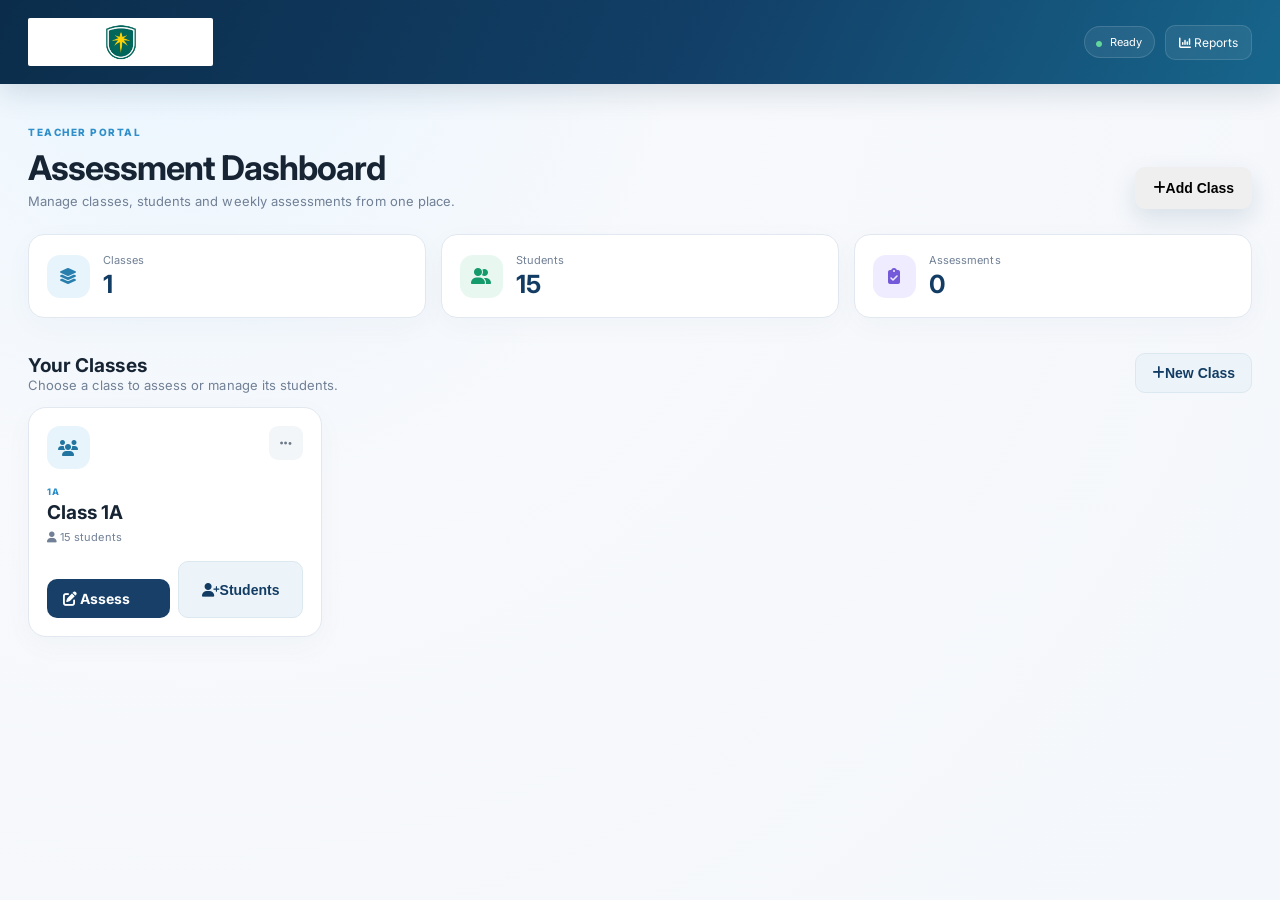
==== commit eebd790e: "Use transparent HIS logo PNG across pages" ====
--- a/index.html
+++ b/index.html
@@ -1,6 +1,6 @@
 <!doctype html>
 <html lang="en"><head><meta charset="utf-8"><meta name="viewport" content="width=device-width,initial-scale=1"><title>HIS Assessment Hub</title><link rel="preconnect" href="https://fonts.googleapis.com"><link rel="preconnect" href="https://fonts.gstatic.com" crossorigin><link href="https://fonts.googleapis.com/css2?family=Inter:wght@400;500;600;700;800&display=swap" rel="stylesheet"><link rel="stylesheet" href="https://cdnjs.cloudflare.com/ajax/libs/font-awesome/6.5.2/css/all.min.css"><link rel="stylesheet" href="css/style.css"></head>
-<body class="app-body"><header class="app-header"><div class="header-inner"><div class="brand-lockup"><img class="app-school-header" src="assets/his-logo.jpg" alt="Halley International School"><div class="app-brand-text"><div class="brand-name">HALLEY INTERNATIONAL SCHOOL</div><div class="brand-sub">Teacher Assessment Platform</div></div></div><div class="header-actions"><span class="live-pill"><i class="fa-solid fa-circle"></i> Ready</span><a href="report.html" class="icon-btn"><i class="fa-solid fa-chart-column"></i><span> Reports</span></a></div></div></header>
+<body class="app-body"><header class="app-header"><div class="header-inner"><div class="brand-lockup"><img class="app-school-header" src="assets/his-logo.png" alt="Halley International School"><div class="app-brand-text"><div class="brand-name">HALLEY INTERNATIONAL SCHOOL</div><div class="brand-sub">Teacher Assessment Platform</div></div></div><div class="header-actions"><span class="live-pill"><i class="fa-solid fa-circle"></i> Ready</span><a href="report.html" class="icon-btn"><i class="fa-solid fa-chart-column"></i><span> Reports</span></a></div></div></header>
 <main class="dashboard"><section class="welcome-row"><div><span class="section-kicker">TEACHER PORTAL</span><h1>Assessment Dashboard</h1><p>Manage classes, students and weekly assessments from one place.</p></div><button class="btn hero-btn" onclick="openClassModal()"><i class="fa-solid fa-plus"></i> Add Class</button></section>
 <section class="dashboard-stats"><div class="stat-card"><div class="stat-icon blue"><i class="fa-solid fa-layer-group"></i></div><div><span>Classes</span><strong id="classCount">0</strong></div></div><div class="stat-card"><div class="stat-icon green"><i class="fa-solid fa-user-group"></i></div><div><span>Students</span><strong id="studentCount">0</strong></div></div><div class="stat-card"><div class="stat-icon purple"><i class="fa-solid fa-clipboard-check"></i></div><div><span>Assessments</span><strong id="reportCount">0</strong></div></div></section>
 <section class="section-head"><div><h2>Your Classes</h2><p>Choose a class to assess or manage its students.</p></div><button class="btn soft" onclick="openClassModal()"><i class="fa-solid fa-plus"></i> New Class</button></section><section id="classes" class="class-grid"></section></main><div id="modalRoot"></div><script src="js/app.js"></script></body></html>
--- a/css/style.css
+++ b/css/style.css
@@ -385,3 +385,36 @@
   padding:0!important;
   border:0!important;
 }
+
+
+/* FINAL PAGE HEADER — compact official HIS logo */
+.app-school-header{
+  display:block!important;
+  width:185px!important;
+  height:48px!important;
+  max-width:185px!important;
+  max-height:48px!important;
+  object-fit:contain!important;
+  object-position:center!important;
+  border-radius:2px!important;
+  background:#fff!important;
+  padding:3px 7px!important;
+  box-sizing:border-box!important;
+}
+.app-brand-text{display:none!important}
+@media(max-width:900px){
+  .app-school-header{
+    width:165px!important;
+    height:44px!important;
+    max-width:165px!important;
+    max-height:44px!important;
+  }
+}
+@media(max-width:600px){
+  .app-school-header{
+    width:145px!important;
+    height:40px!important;
+    max-width:145px!important;
+    max-height:40px!important;
+  }
+}
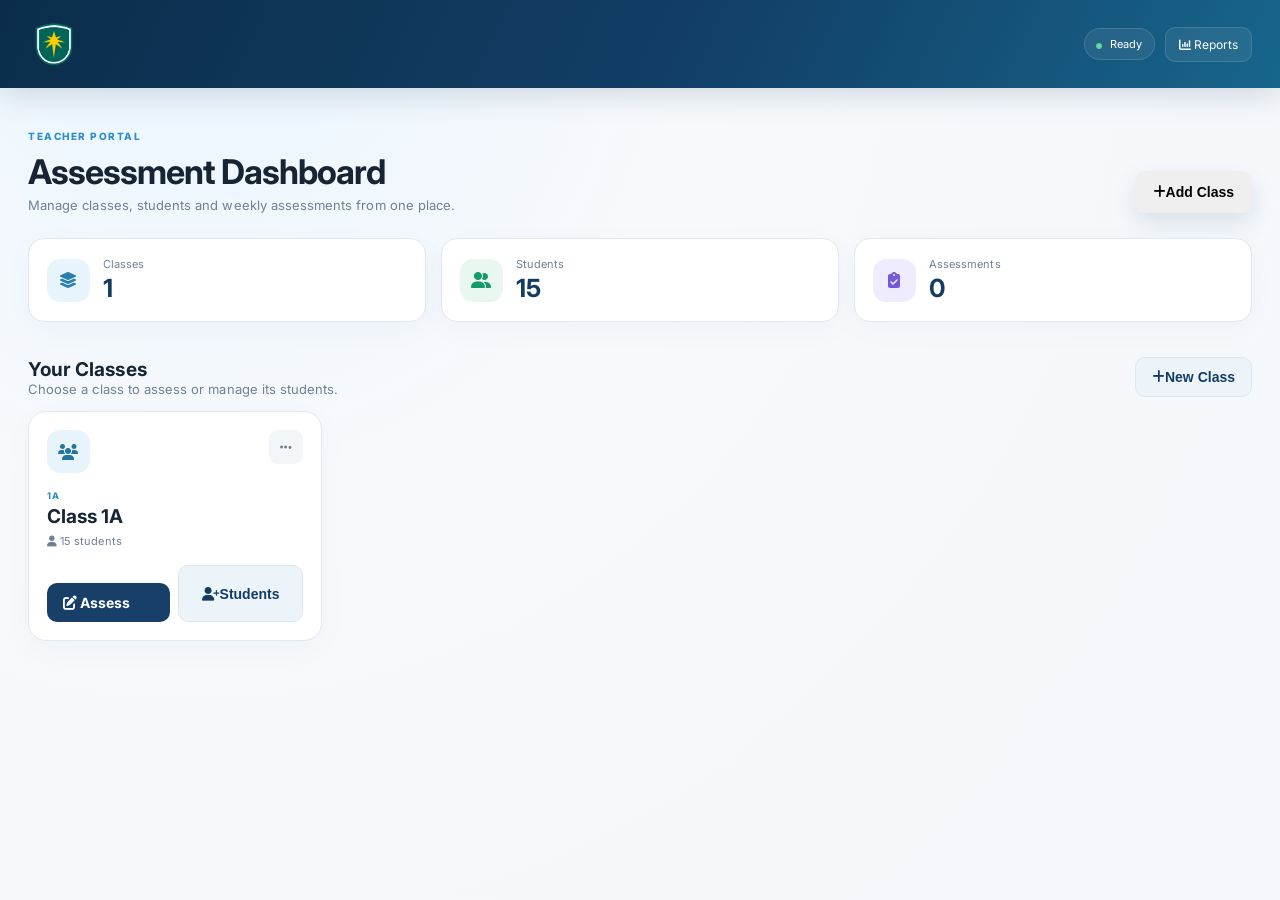
==== commit f8749015: "Load Google Apps Script API on app pages" ====
--- a/index.html
+++ b/index.html
@@ -3,4 +3,4 @@
 <body class="app-body"><header class="app-header"><div class="header-inner"><div class="brand-lockup"><img class="app-school-header" src="assets/his-logo.png" alt="Halley International School"><div class="app-brand-text"><div class="brand-name">HALLEY INTERNATIONAL SCHOOL</div><div class="brand-sub">Teacher Assessment Platform</div></div></div><div class="header-actions"><span class="live-pill"><i class="fa-solid fa-circle"></i> Ready</span><a href="report.html" class="icon-btn"><i class="fa-solid fa-chart-column"></i><span> Reports</span></a></div></div></header>
 <main class="dashboard"><section class="welcome-row"><div><span class="section-kicker">TEACHER PORTAL</span><h1>Assessment Dashboard</h1><p>Manage classes, students and weekly assessments from one place.</p></div><button class="btn hero-btn" onclick="openClassModal()"><i class="fa-solid fa-plus"></i> Add Class</button></section>
 <section class="dashboard-stats"><div class="stat-card"><div class="stat-icon blue"><i class="fa-solid fa-layer-group"></i></div><div><span>Classes</span><strong id="classCount">0</strong></div></div><div class="stat-card"><div class="stat-icon green"><i class="fa-solid fa-user-group"></i></div><div><span>Students</span><strong id="studentCount">0</strong></div></div><div class="stat-card"><div class="stat-icon purple"><i class="fa-solid fa-clipboard-check"></i></div><div><span>Assessments</span><strong id="reportCount">0</strong></div></div></section>
-<section class="section-head"><div><h2>Your Classes</h2><p>Choose a class to assess or manage its students.</p></div><button class="btn soft" onclick="openClassModal()"><i class="fa-solid fa-plus"></i> New Class</button></section><section id="classes" class="class-grid"></section></main><div id="modalRoot"></div><script src="js/app.js"></script></body></html>+<section class="section-head"><div><h2>Your Classes</h2><p>Choose a class to assess or manage its students.</p></div><button class="btn soft" onclick="openClassModal()"><i class="fa-solid fa-plus"></i> New Class</button></section><section id="classes" class="class-grid"></section></main><div id="modalRoot"></div><script src="js/api.js"></script><script src="js/app.js"></script></body></html>
--- a/css/style.css
+++ b/css/style.css
@@ -418,3 +418,21 @@
     max-height:40px!important;
   }
 }
+
+
+/* FINAL TRANSPARENT HIS LOGO */
+.app-school-header{
+  width:52px!important;
+  height:52px!important;
+  max-width:52px!important;
+  max-height:52px!important;
+  object-fit:contain!important;
+  object-position:center!important;
+  background:transparent!important;
+  padding:0!important;
+  border:0!important;
+  border-radius:0!important;
+}
+@media(max-width:900px){
+  .app-school-header{width:46px!important;height:46px!important;max-width:46px!important;max-height:46px!important}
+}
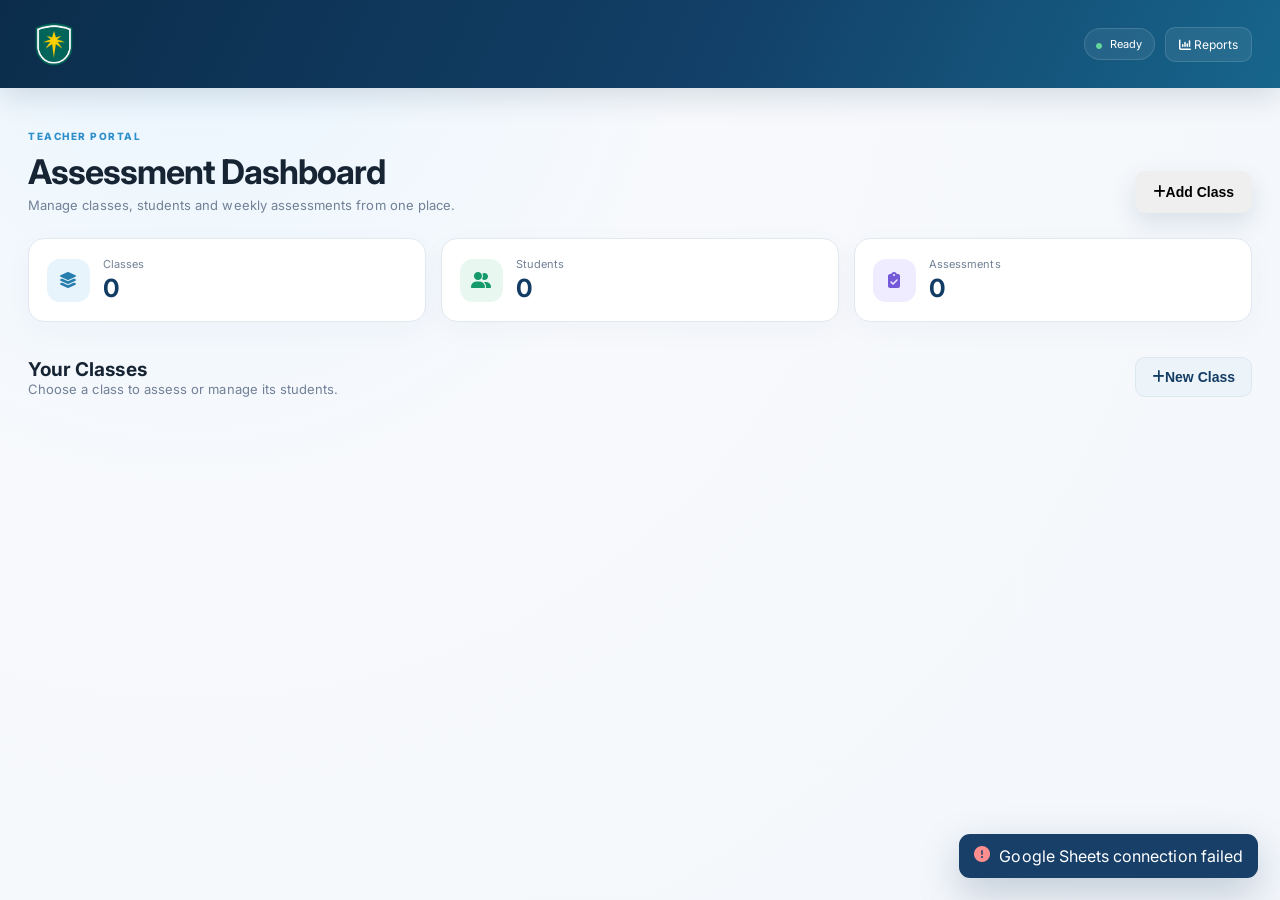
==== commit 3d551b31: "Refresh API scripts after Google Sheets migration" ====
--- a/index.html
+++ b/index.html
@@ -3,4 +3,4 @@
 <body class="app-body"><header class="app-header"><div class="header-inner"><div class="brand-lockup"><img class="app-school-header" src="assets/his-logo.png" alt="Halley International School"><div class="app-brand-text"><div class="brand-name">HALLEY INTERNATIONAL SCHOOL</div><div class="brand-sub">Teacher Assessment Platform</div></div></div><div class="header-actions"><span class="live-pill"><i class="fa-solid fa-circle"></i> Ready</span><a href="report.html" class="icon-btn"><i class="fa-solid fa-chart-column"></i><span> Reports</span></a></div></div></header>
 <main class="dashboard"><section class="welcome-row"><div><span class="section-kicker">TEACHER PORTAL</span><h1>Assessment Dashboard</h1><p>Manage classes, students and weekly assessments from one place.</p></div><button class="btn hero-btn" onclick="openClassModal()"><i class="fa-solid fa-plus"></i> Add Class</button></section>
 <section class="dashboard-stats"><div class="stat-card"><div class="stat-icon blue"><i class="fa-solid fa-layer-group"></i></div><div><span>Classes</span><strong id="classCount">0</strong></div></div><div class="stat-card"><div class="stat-icon green"><i class="fa-solid fa-user-group"></i></div><div><span>Students</span><strong id="studentCount">0</strong></div></div><div class="stat-card"><div class="stat-icon purple"><i class="fa-solid fa-clipboard-check"></i></div><div><span>Assessments</span><strong id="reportCount">0</strong></div></div></section>
-<section class="section-head"><div><h2>Your Classes</h2><p>Choose a class to assess or manage its students.</p></div><button class="btn soft" onclick="openClassModal()"><i class="fa-solid fa-plus"></i> New Class</button></section><section id="classes" class="class-grid"></section></main><div id="modalRoot"></div><script src="js/api.js"></script><script src="js/app.js"></script></body></html>+<section class="section-head"><div><h2>Your Classes</h2><p>Choose a class to assess or manage its students.</p></div><button class="btn soft" onclick="openClassModal()"><i class="fa-solid fa-plus"></i> New Class</button></section><section id="classes" class="class-grid"></section></main><div id="modalRoot"></div><script src="js/api.js?v=20260920-2"></script><script src="js/app.js?v=20260920-2"></script></body></html>
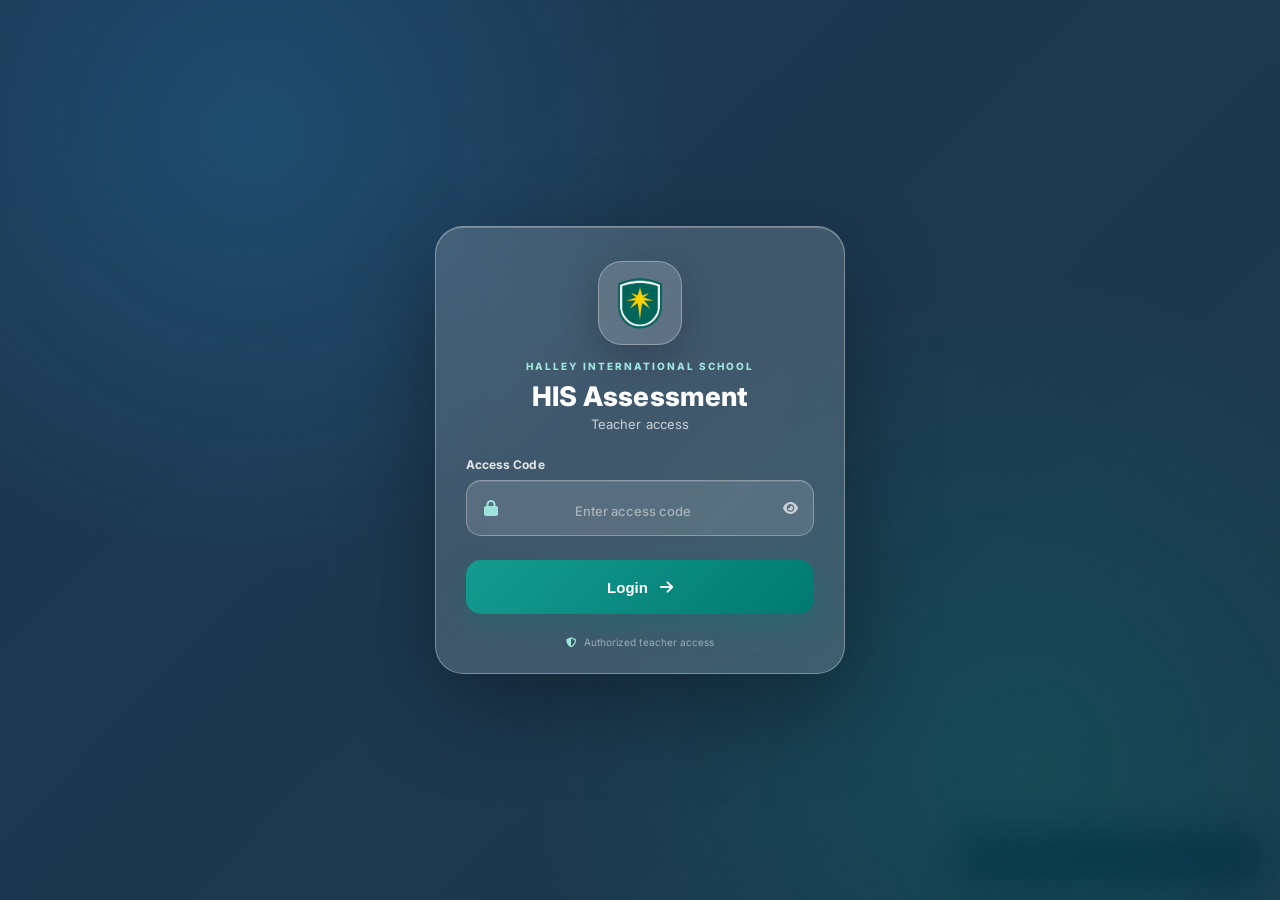
==== commit b0dd06be: "Add teacher login gate" ====
--- a/index.html
+++ b/index.html
@@ -1,6 +1,6 @@
 <!doctype html>
-<html lang="en"><head><meta charset="utf-8"><meta name="viewport" content="width=device-width,initial-scale=1"><title>HIS Assessment Hub</title><link rel="preconnect" href="https://fonts.googleapis.com"><link rel="preconnect" href="https://fonts.gstatic.com" crossorigin><link href="https://fonts.googleapis.com/css2?family=Inter:wght@400;500;600;700;800&display=swap" rel="stylesheet"><link rel="stylesheet" href="https://cdnjs.cloudflare.com/ajax/libs/font-awesome/6.5.2/css/all.min.css"><link rel="stylesheet" href="css/style.css"></head>
+<html lang="en"><head><meta charset="utf-8"><meta name="viewport" content="width=device-width,initial-scale=1"><title>HIS Assessment Hub</title><link rel="preconnect" href="https://fonts.googleapis.com"><link rel="preconnect" href="https://fonts.gstatic.com" crossorigin><link href="https://fonts.googleapis.com/css2?family=Inter:wght@400;500;600;700;800&display=swap" rel="stylesheet"><link rel="stylesheet" href="https://cdnjs.cloudflare.com/ajax/libs/font-awesome/6.5.2/css/all.min.css"><link rel="stylesheet" href="css/style.css"><link rel="manifest" href="manifest.webmanifest"><meta name="theme-color" content="#007a70"><meta name="apple-mobile-web-app-capable" content="yes"><meta name="apple-mobile-web-app-status-bar-style" content="default"><meta name="apple-mobile-web-app-title" content="HIS Assessment"></head>
 <body class="app-body"><header class="app-header"><div class="header-inner"><div class="brand-lockup"><img class="app-school-header" src="assets/his-logo.png" alt="Halley International School"><div class="app-brand-text"><div class="brand-name">HALLEY INTERNATIONAL SCHOOL</div><div class="brand-sub">Teacher Assessment Platform</div></div></div><div class="header-actions"><span class="live-pill"><i class="fa-solid fa-circle"></i> Ready</span><a href="report.html" class="icon-btn"><i class="fa-solid fa-chart-column"></i><span> Reports</span></a></div></div></header>
 <main class="dashboard"><section class="welcome-row"><div><span class="section-kicker">TEACHER PORTAL</span><h1>Assessment Dashboard</h1><p>Manage classes, students and weekly assessments from one place.</p></div><button class="btn hero-btn" onclick="openClassModal()"><i class="fa-solid fa-plus"></i> Add Class</button></section>
 <section class="dashboard-stats"><div class="stat-card"><div class="stat-icon blue"><i class="fa-solid fa-layer-group"></i></div><div><span>Classes</span><strong id="classCount">0</strong></div></div><div class="stat-card"><div class="stat-icon green"><i class="fa-solid fa-user-group"></i></div><div><span>Students</span><strong id="studentCount">0</strong></div></div><div class="stat-card"><div class="stat-icon purple"><i class="fa-solid fa-clipboard-check"></i></div><div><span>Assessments</span><strong id="reportCount">0</strong></div></div></section>
-<section class="section-head"><div><h2>Your Classes</h2><p>Choose a class to assess or manage its students.</p></div><button class="btn soft" onclick="openClassModal()"><i class="fa-solid fa-plus"></i> New Class</button></section><section id="classes" class="class-grid"></section></main><div id="modalRoot"></div><script src="js/api.js?v=20260920-2"></script><script src="js/app.js?v=20260920-2"></script></body></html>+<section class="section-head"><div><h2>Your Classes</h2><p>Choose a class to assess or manage its students.</p></div><button class="btn soft" onclick="openClassModal()"><i class="fa-solid fa-plus"></i> New Class</button></section><section id="classes" class="class-grid"></section></main><div id="modalRoot"></div><script src="js/api.js?v=20260920-2"></script><script src="js/app.js?v=20260920-2"></script><script src="js/install.js?v=20260920-1"></script><script src="js/auth.js?v=20260921-1"></script></body></html>
--- a/css/style.css
+++ b/css/style.css
@@ -436,3 +436,547 @@
 @media(max-width:900px){
   .app-school-header{width:46px!important;height:46px!important;max-width:46px!important;max-height:46px!important}
 }
+
+
+/* FINAL FIX — preserve official HIS header proportions */
+.school-head.official-his-head{
+  height:76px!important;
+  min-height:76px!important;
+  width:100%!important;
+  display:flex!important;
+  align-items:center!important;
+  justify-content:center!important;
+  background:#fff!important;
+  border:0!important;
+  padding:0!important;
+  margin:0 0 2px!important;
+  overflow:hidden!important;
+}
+.school-head.official-his-head .official-his-image{
+  display:block!important;
+  width:auto!important;
+  height:76px!important;
+  max-width:100%!important;
+  max-height:76px!important;
+  object-fit:contain!important;
+  object-position:center center!important;
+  transform:none!important;
+  margin:0 auto!important;
+  padding:0!important;
+  border:0!important;
+}
+
+
+/* FINAL HIS HEADER — exact full-width banner presentation */
+.school-head.official-his-head{
+  height:104px!important;
+  min-height:104px!important;
+  width:100%!important;
+  display:flex!important;
+  align-items:center!important;
+  justify-content:center!important;
+  background:#fff!important;
+  border:0!important;
+  padding:0!important;
+  margin:0 0 2px!important;
+  overflow:hidden!important;
+}
+.school-head.official-his-head .official-his-image{
+  display:block!important;
+  width:100%!important;
+  height:auto!important;
+  max-width:100%!important;
+  max-height:104px!important;
+  object-fit:contain!important;
+  object-position:center center!important;
+  transform:none!important;
+  margin:0 auto!important;
+  padding:0!important;
+  border:0!important;
+}
+
+/* FINAL PDF HEADER — exact HIS header asset */
+.school-head.official-his-head{
+  width:100%!important;
+  height:auto!important;
+  min-height:0!important;
+  display:block!important;
+  background:#fff!important;
+  border:0!important;
+  padding:0!important;
+  margin:0 0 3px!important;
+  overflow:visible!important;
+  line-height:0!important;
+}
+.school-head.official-his-head .official-his-image{
+  display:block!important;
+  width:100%!important;
+  height:auto!important;
+  max-width:100%!important;
+  max-height:none!important;
+  object-fit:contain!important;
+  object-position:center!important;
+  transform:none!important;
+  margin:0!important;
+  padding:0!important;
+  border:0!important;
+}
+
+
+/* FINAL PDF HEADER SIZE — compact official HIS banner */
+.school-head.official-his-head{
+  width:100%!important;
+  height:125px!important;
+  min-height:125px!important;
+  display:flex!important;
+  align-items:center!important;
+  justify-content:center!important;
+  background:#fff!important;
+  border:0!important;
+  padding:0!important;
+  margin:0 0 3px!important;
+  overflow:hidden!important;
+  line-height:0!important;
+}
+.school-head.official-his-head .official-his-image{
+  display:block!important;
+  width:100%!important;
+  height:125px!important;
+  max-width:100%!important;
+  max-height:125px!important;
+  object-fit:contain!important;
+  object-position:center center!important;
+  transform:none!important;
+  margin:0 auto!important;
+  padding:0!important;
+  border:0!important;
+}
+
+
+/* FINAL A4 PDF BALANCED LAYOUT */
+.pdf-sheet{
+  width:1122px!important;
+  height:794px!important;
+  min-height:794px!important;
+  max-height:794px!important;
+  box-sizing:border-box!important;
+  padding:8px 16px 7px!important;
+  overflow:hidden!important;
+}
+.school-head.official-his-head{
+  width:100%!important;
+  height:92px!important;
+  min-height:92px!important;
+  display:block!important;
+  background:#fff!important;
+  border:0!important;
+  padding:0!important;
+  margin:0 0 4px!important;
+  overflow:hidden!important;
+  line-height:0!important;
+}
+.school-head.official-his-head .official-his-image{
+  display:block!important;
+  width:100%!important;
+  height:108px!important;
+  max-width:100%!important;
+  max-height:none!important;
+  object-fit:cover!important;
+  object-position:center center!important;
+  transform:none!important;
+  margin:-8px auto 0!important;
+  padding:0!important;
+  border:0!important;
+}
+.report-title{
+  height:36px!important;
+  margin:0 0 6px!important;
+  border-radius:6px!important;
+  font-size:14px!important;
+}
+.report-title strong{font-size:14px!important}
+.info-grid{
+  gap:7px!important;
+  margin:0 0 5px!important;
+}
+.info-grid>div{
+  height:30px!important;
+  padding:4px 8px!important;
+  gap:8px!important;
+}
+.info-grid label{font-size:6.5px!important}
+.info-grid b{font-size:8.5px!important}
+.scale-box{
+  height:22px!important;
+  margin:0 0 5px!important;
+  gap:16px!important;
+  font-size:6.8px!important;
+}
+.scale-box strong{font-size:7.5px!important}
+.pdf-table th{
+  height:24px!important;
+  padding:3px 2px!important;
+  font-size:7px!important;
+}
+.pdf-table td{
+  height:24px!important;
+  padding:2px!important;
+  font-size:7.5px!important;
+}
+.pdf-table .c-name{font-size:7.7px!important;padding-left:6px!important}
+.pdf-table .c-mark{font-size:9.5px!important}
+.pdf-table .c-average{font-size:6.5px!important}
+.pdf-table .c-average span{min-width:58px!important;padding:2px 4px!important}
+.pdf-table .c-notes{font-size:6.8px!important;padding-left:5px!important}
+.pdf-table tfoot td{
+  height:24px!important;
+  font-size:7px!important;
+}
+.w-no{width:4%!important}.w-name{width:16%!important}.w-sub{width:7%!important}.w-average{width:10%!important}.w-notes{width:14%!important}
+.report-bottom{
+  height:36px!important;
+  margin-top:5px!important;
+  padding-top:5px!important;
+  border-top:1px solid #d6e2e5!important;
+  display:grid!important;
+  grid-template-columns:1fr 1fr 1fr!important;
+  align-items:end!important;
+  color:#536d79!important;
+  font-size:7px!important;
+}
+.report-bottom>div{display:flex!important;align-items:flex-end!important;gap:6px!important}
+.report-bottom>div:nth-child(2){justify-content:center!important;text-align:center!important;color:#123f54!important;display:flex!important;flex-direction:column!important;align-items:center!important;gap:2px!important}
+.report-bottom>div:nth-child(3){justify-content:flex-end!important}
+.report-bottom span{display:inline-block!important;width:95px!important;border-bottom:1px solid #8ca6ae!important;height:12px!important}
+.report-bottom small{font-size:6px!important}
+
+
+/* FINAL PDF POLISH — compact full-width header + use remaining page for report */
+.school-head.official-his-head{
+  width:100%!important;
+  height:82px!important;
+  min-height:82px!important;
+  display:block!important;
+  background:#fff!important;
+  border:0!important;
+  padding:0!important;
+  margin:0 0 4px!important;
+  overflow:hidden!important;
+  line-height:0!important;
+}
+.school-head.official-his-head .official-his-image{
+  display:block!important;
+  width:100%!important;
+  height:82px!important;
+  max-width:100%!important;
+  max-height:none!important;
+  object-fit:fill!important;
+  object-position:center!important;
+  transform:none!important;
+  margin:0!important;
+  padding:0!important;
+  border:0!important;
+}
+.pdf-sheet{
+  padding:7px 16px 6px!important;
+}
+.report-title{
+  height:36px!important;
+  margin:0 0 5px!important;
+}
+.info-grid{margin-bottom:5px!important}
+.info-grid>div{height:30px!important}
+.scale-box{height:22px!important;margin-bottom:5px!important}
+.pdf-table th{height:27px!important}
+.pdf-table td{height:27px!important}
+.pdf-table tfoot td{height:27px!important}
+.report-bottom{
+  height:34px!important;
+  margin-top:5px!important;
+}
+
+
+/* FINAL HEADER PROPORTION FIX — never stretch the official banner */
+.school-head.official-his-head{
+  width:100%!important;
+  height:105px!important;
+  min-height:105px!important;
+  display:flex!important;
+  align-items:center!important;
+  justify-content:center!important;
+  background:#fff!important;
+  border:0!important;
+  padding:0!important;
+  margin:0 0 4px!important;
+  overflow:hidden!important;
+  line-height:0!important;
+}
+.school-head.official-his-head .official-his-image{
+  display:block!important;
+  width:100%!important;
+  height:auto!important;
+  max-width:100%!important;
+  max-height:105px!important;
+  object-fit:contain!important;
+  object-position:center center!important;
+  transform:none!important;
+  margin:0 auto!important;
+  padding:0!important;
+  border:0!important;
+}
+
+
+/* FINAL HIS BANNER — enlarge source artwork without distortion */
+.school-head.official-his-head{
+  width:100%!important;
+  height:92px!important;
+  min-height:92px!important;
+  display:flex!important;
+  align-items:center!important;
+  justify-content:center!important;
+  background:#fff!important;
+  border:0!important;
+  padding:0!important;
+  margin:0 0 4px!important;
+  overflow:hidden!important;
+  line-height:0!important;
+}
+.school-head.official-his-head .official-his-image{
+  display:block!important;
+  width:100%!important;
+  height:auto!important;
+  max-width:none!important;
+  max-height:none!important;
+  object-fit:contain!important;
+  object-position:center center!important;
+  transform:scale(3.15)!important;
+  transform-origin:center center!important;
+  margin:0 auto!important;
+  padding:0!important;
+  border:0!important;
+}
+
+
+/* FINAL HIS HEADER — crop only the source white margins, never scale/distort */
+.school-head.official-his-head{
+  width:100%!important;
+  height:108px!important;
+  min-height:108px!important;
+  display:flex!important;
+  align-items:center!important;
+  justify-content:center!important;
+  background:#fff!important;
+  border:0!important;
+  padding:0!important;
+  margin:0 0 4px!important;
+  overflow:hidden!important;
+  line-height:0!important;
+}
+.school-head.official-his-head .official-his-image{
+  display:block!important;
+  width:100%!important;
+  height:auto!important;
+  max-width:none!important;
+  max-height:none!important;
+  object-fit:initial!important;
+  object-position:center center!important;
+  transform:none!important;
+  margin:0 auto!important;
+  padding:0!important;
+  border:0!important;
+}
+
+/* PWA install dialog */
+.install-backdrop{position:fixed;inset:0;background:#071c2e99;backdrop-filter:blur(6px);display:flex;align-items:center;justify-content:center;padding:20px;z-index:12000}.install-card{position:relative;width:min(430px,100%);background:#fff;border-radius:22px;padding:28px;box-shadow:0 30px 80px #061a2d55;text-align:center;color:#172433}.install-close{position:absolute;right:14px;top:12px;border:0;background:#f1f4f7;width:34px;height:34px;border-radius:9px;font-size:22px;cursor:pointer}.install-icon{width:70px;height:70px;margin:0 auto 14px;border-radius:18px;background:#eef8f7;display:grid;place-items:center;overflow:hidden}.install-icon img{width:58px;height:58px;object-fit:contain}.install-card h2{margin:0 0 7px;font-size:21px}.install-card p{margin:0 0 18px;color:#718096;font-size:12px}.install-now{width:100%;margin-bottom:15px}.install-steps{display:grid;gap:8px;text-align:left;background:#f7fafb;border:1px solid #e2e8f0;border-radius:13px;padding:14px;font-size:11px;color:#536575}.install-steps>b{font-size:12px;color:#123f54}.install-steps span{line-height:1.45}.install-steps span b{color:#007a70}@media(max-width:600px){.install-card{padding:24px 18px}}
+
+/* Mobile report cards — clean stacked layout */
+@media(max-width:600px){
+  .report-item{
+    display:flex!important;
+    flex-direction:column!important;
+    align-items:stretch!important;
+    gap:14px!important;
+    padding:16px!important;
+    margin:10px 0!important;
+    border-radius:14px!important;
+    background:#fff!important;
+  }
+  .report-item>div:first-child{
+    width:100%!important;
+    text-align:left!important;
+  }
+  .report-item>div:first-child strong{
+    font-size:17px!important;
+    line-height:1.35!important;
+    color:#173f68!important;
+    margin:0 0 5px!important;
+  }
+  .report-item>div:first-child small{
+    display:block!important;
+    font-size:12px!important;
+    line-height:1.5!important;
+    color:#667381!important;
+  }
+  .report-item>div:last-child{
+    width:100%!important;
+    display:grid!important;
+    grid-template-columns:repeat(3,1fr)!important;
+    gap:7px!important;
+  }
+  .report-item .btn{
+    width:100%!important;
+    min-width:0!important;
+    padding:10px 5px!important;
+    font-size:12px!important;
+    border-radius:9px!important;
+    white-space:nowrap!important;
+  }
+  .report-item .btn i{
+    margin-right:4px!important;
+  }
+}
+
+
+/* Dashboard mobile layout — compact stats + organized classes */
+@media(max-width:600px){
+  .dashboard{
+    padding:18px 14px!important;
+  }
+  .welcome-row{
+    margin-bottom:14px!important;
+  }
+  .welcome-row h1{
+    font-size:24px!important;
+    line-height:1.2!important;
+    margin:4px 0 6px!important;
+  }
+  .welcome-row p{
+    font-size:12px!important;
+    line-height:1.45!important;
+  }
+  .hero-btn{
+    width:100%!important;
+    margin-top:12px!important;
+  }
+
+  /* Three statistics in one row */
+  .dashboard-stats{
+    display:grid!important;
+    grid-template-columns:repeat(3,minmax(0,1fr))!important;
+    gap:8px!important;
+    margin:0 0 20px!important;
+  }
+  .stat-card{
+    min-width:0!important;
+    min-height:92px!important;
+    padding:12px 6px!important;
+    border-radius:14px!important;
+    display:flex!important;
+    flex-direction:column!important;
+    align-items:center!important;
+    justify-content:center!important;
+    text-align:center!important;
+    gap:7px!important;
+  }
+  .stat-icon{
+    width:32px!important;
+    height:32px!important;
+    min-width:32px!important;
+    border-radius:9px!important;
+    display:grid!important;
+    place-items:center!important;
+  }
+  .stat-icon i{
+    font-size:14px!important;
+  }
+  .stat-card span{
+    display:block!important;
+    font-size:10px!important;
+    line-height:1.1!important;
+    color:#667381!important;
+  }
+  .stat-card strong{
+    display:block!important;
+    font-size:22px!important;
+    line-height:1.05!important;
+    margin-top:3px!important;
+  }
+
+  .section-head{
+    display:flex!important;
+    align-items:center!important;
+    justify-content:space-between!important;
+    gap:10px!important;
+    margin-bottom:12px!important;
+  }
+  .section-head h2{
+    font-size:20px!important;
+    margin:0 0 3px!important;
+  }
+  .section-head p{
+    font-size:11px!important;
+    line-height:1.35!important;
+    margin:0!important;
+  }
+  .section-head .btn{
+    width:auto!important;
+    min-width:104px!important;
+    padding:9px 10px!important;
+    font-size:11px!important;
+    white-space:nowrap!important;
+  }
+
+  /* Classes: one clean card per row */
+  .class-grid{
+    display:grid!important;
+    grid-template-columns:1fr!important;
+    gap:10px!important;
+  }
+  .class-card{
+    width:100%!important;
+    min-width:0!important;
+    padding:15px!important;
+    border-radius:15px!important;
+    margin:0!important;
+  }
+  .class-card-top{
+    margin-bottom:9px!important;
+  }
+  .class-avatar{
+    width:38px!important;
+    height:38px!important;
+    border-radius:10px!important;
+  }
+  .more-btn{
+    width:34px!important;
+    height:34px!important;
+  }
+  .class-code{
+    font-size:10px!important;
+    margin-bottom:2px!important;
+  }
+  .class-card h3{
+    font-size:18px!important;
+    margin:0 0 4px!important;
+  }
+  .class-card p{
+    font-size:11px!important;
+    margin:0!important;
+  }
+  .card-actions{
+    display:grid!important;
+    grid-template-columns:1fr 1fr!important;
+    gap:8px!important;
+    margin-top:13px!important;
+  }
+  .card-actions .btn{
+    width:100%!important;
+    min-width:0!important;
+    padding:10px 7px!important;
+    font-size:11px!important;
+    white-space:nowrap!important;
+  }
+}
+
+/* HIS teacher access — glass login */
+html.his-auth-page,html.his-auth-page body{overflow:hidden!important}html.his-auth-page body>.app-header,html.his-auth-page body>main,html.his-auth-page body>.pdf-area,html.his-auth-page body>#modalRoot{visibility:hidden!important}.his-login-overlay{position:fixed;inset:0;z-index:200000;display:flex;align-items:center;justify-content:center;padding:22px;font-family:Inter,Arial,sans-serif}.his-login-backdrop{position:absolute;inset:0;background:radial-gradient(circle at 20% 15%,#2d8ac440,transparent 34%),radial-gradient(circle at 80% 85%,#007a7040,transparent 38%),linear-gradient(135deg,#0b2946ed,#06253ae8);backdrop-filter:blur(18px);-webkit-backdrop-filter:blur(18px)}.his-login-card{position:relative;width:min(410px,100%);padding:34px 30px 25px;border:1px solid #ffffff52;border-radius:28px;background:#ffffff29;box-shadow:0 30px 90px #00000059,inset 0 1px 0 #ffffff40;backdrop-filter:blur(25px);-webkit-backdrop-filter:blur(25px);color:#fff;text-align:center}.his-login-logo{width:84px;height:84px;margin:0 auto 15px;padding:10px;display:grid;place-items:center;border-radius:24px;background:#ffffff29;border:1px solid #ffffff4d;box-shadow:0 12px 35px #0003}.his-login-logo img{width:100%;height:100%;object-fit:contain}.his-login-kicker{font-size:10px;font-weight:800;letter-spacing:2px;color:#9fe4dc}.his-login-card h1{margin:8px 0 3px;font-size:27px;font-weight:800}.his-login-subtitle{margin:0 0 25px;color:#ffffffb8;font-size:13px}.his-code-label{display:block;text-align:left;margin:0 0 8px;color:#ffffffd9;font-size:12px;font-weight:700}.his-code-wrap{position:relative;display:flex;align-items:center;height:56px;border:1px solid #ffffff4d;border-radius:15px;background:#ffffff21;box-shadow:inset 0 1px 0 #ffffff1f}.his-code-wrap>i{margin-left:17px;color:#9fe4dc}.his-code-wrap input{flex:1;min-width:0;height:100%;border:0!important;outline:0!important;background:transparent!important;box-shadow:none!important;color:#fff!important;text-align:center;font-size:21px;font-weight:700;letter-spacing:7px}.his-code-wrap input::placeholder{color:#ffffff7a;letter-spacing:0;font-size:13px;font-weight:500}.his-code-toggle{width:45px;height:100%;border:0;background:transparent;color:#ffffffad;cursor:pointer}.his-login-error{min-height:19px;padding-top:7px;color:#ffb4ae;font-size:11px;font-weight:700}.his-login-btn{width:100%;height:54px;border:0;border-radius:15px;margin-top:5px;background:linear-gradient(135deg,#159b91,#007a70);color:#fff;font-size:15px;font-weight:800;cursor:pointer;display:flex;align-items:center;justify-content:center;gap:12px;box-shadow:0 12px 30px #007a704d}.his-login-footer{margin-top:22px;color:#ffffff80;font-size:10px}.his-login-footer i{color:#9fe4dc;margin-right:5px}.his-login-shake{animation:hisLoginShake .35s ease}@keyframes hisLoginShake{0%,100%{transform:translateX(0)}25%{transform:translateX(-7px)}75%{transform:translateX(7px)}}.his-login-hide{animation:hisLoginOut .22s ease forwards}@keyframes hisLoginOut{to{opacity:0;transform:scale(1.02)}}.his-logout-btn{cursor:pointer;border:0;font:inherit}@media(max-width:600px){.his-login-overlay{padding:18px}.his-login-card{padding:30px 20px 22px;border-radius:24px}.his-login-logo{width:76px;height:76px}.his-login-card h1{font-size:24px}}
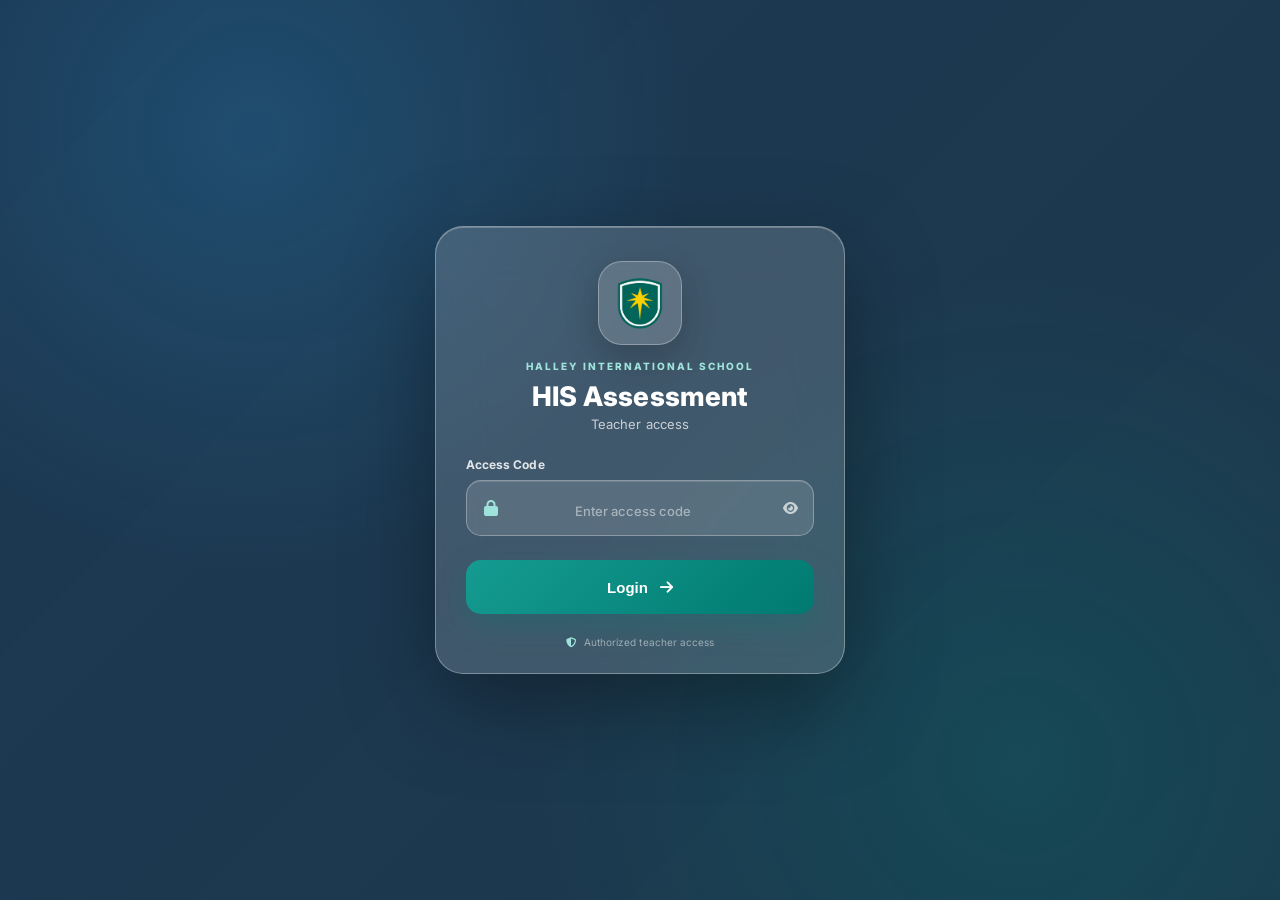
==== commit 60e0b3d9: "Bust API retry cache on dashboard" ====
--- a/index.html
+++ b/index.html
@@ -3,4 +3,4 @@
 <body class="app-body"><header class="app-header"><div class="header-inner"><div class="brand-lockup"><img class="app-school-header" src="assets/his-logo.png" alt="Halley International School"><div class="app-brand-text"><div class="brand-name">HALLEY INTERNATIONAL SCHOOL</div><div class="brand-sub">Teacher Assessment Platform</div></div></div><div class="header-actions"><span class="live-pill"><i class="fa-solid fa-circle"></i> Ready</span><a href="report.html" class="icon-btn"><i class="fa-solid fa-chart-column"></i><span> Reports</span></a></div></div></header>
 <main class="dashboard"><section class="welcome-row"><div><span class="section-kicker">TEACHER PORTAL</span><h1>Assessment Dashboard</h1><p>Manage classes, students and weekly assessments from one place.</p></div><button class="btn hero-btn" onclick="openClassModal()"><i class="fa-solid fa-plus"></i> Add Class</button></section>
 <section class="dashboard-stats"><div class="stat-card"><div class="stat-icon blue"><i class="fa-solid fa-layer-group"></i></div><div><span>Classes</span><strong id="classCount">0</strong></div></div><div class="stat-card"><div class="stat-icon green"><i class="fa-solid fa-user-group"></i></div><div><span>Students</span><strong id="studentCount">0</strong></div></div><div class="stat-card"><div class="stat-icon purple"><i class="fa-solid fa-clipboard-check"></i></div><div><span>Assessments</span><strong id="reportCount">0</strong></div></div></section>
-<section class="section-head"><div><h2>Your Classes</h2><p>Choose a class to assess or manage its students.</p></div><button class="btn soft" onclick="openClassModal()"><i class="fa-solid fa-plus"></i> New Class</button></section><section id="classes" class="class-grid"></section></main><div id="modalRoot"></div><script src="js/api.js?v=20260920-2"></script><script src="js/app.js?v=20260920-2"></script><script src="js/install.js?v=20260920-1"></script><script src="js/auth.js?v=20260921-1"></script></body></html>+<section class="section-head"><div><h2>Your Classes</h2><p>Choose a class to assess or manage its students.</p></div><button class="btn soft" onclick="openClassModal()"><i class="fa-solid fa-plus"></i> New Class</button></section><section id="classes" class="class-grid"></section></main><div id="modalRoot"></div><script src="js/api.js?v=20260922-3"></script><script src="js/app.js?v=20260920-2"></script><script src="js/install.js?v=20260920-1"></script><script src="js/auth.js?v=20260921-1"></script></body></html>
--- a/css/style.css
+++ b/css/style.css
@@ -980,3 +980,18 @@
 
 /* HIS teacher access — glass login */
 html.his-auth-page,html.his-auth-page body{overflow:hidden!important}html.his-auth-page body>.app-header,html.his-auth-page body>main,html.his-auth-page body>.pdf-area,html.his-auth-page body>#modalRoot{visibility:hidden!important}.his-login-overlay{position:fixed;inset:0;z-index:200000;display:flex;align-items:center;justify-content:center;padding:22px;font-family:Inter,Arial,sans-serif}.his-login-backdrop{position:absolute;inset:0;background:radial-gradient(circle at 20% 15%,#2d8ac440,transparent 34%),radial-gradient(circle at 80% 85%,#007a7040,transparent 38%),linear-gradient(135deg,#0b2946ed,#06253ae8);backdrop-filter:blur(18px);-webkit-backdrop-filter:blur(18px)}.his-login-card{position:relative;width:min(410px,100%);padding:34px 30px 25px;border:1px solid #ffffff52;border-radius:28px;background:#ffffff29;box-shadow:0 30px 90px #00000059,inset 0 1px 0 #ffffff40;backdrop-filter:blur(25px);-webkit-backdrop-filter:blur(25px);color:#fff;text-align:center}.his-login-logo{width:84px;height:84px;margin:0 auto 15px;padding:10px;display:grid;place-items:center;border-radius:24px;background:#ffffff29;border:1px solid #ffffff4d;box-shadow:0 12px 35px #0003}.his-login-logo img{width:100%;height:100%;object-fit:contain}.his-login-kicker{font-size:10px;font-weight:800;letter-spacing:2px;color:#9fe4dc}.his-login-card h1{margin:8px 0 3px;font-size:27px;font-weight:800}.his-login-subtitle{margin:0 0 25px;color:#ffffffb8;font-size:13px}.his-code-label{display:block;text-align:left;margin:0 0 8px;color:#ffffffd9;font-size:12px;font-weight:700}.his-code-wrap{position:relative;display:flex;align-items:center;height:56px;border:1px solid #ffffff4d;border-radius:15px;background:#ffffff21;box-shadow:inset 0 1px 0 #ffffff1f}.his-code-wrap>i{margin-left:17px;color:#9fe4dc}.his-code-wrap input{flex:1;min-width:0;height:100%;border:0!important;outline:0!important;background:transparent!important;box-shadow:none!important;color:#fff!important;text-align:center;font-size:21px;font-weight:700;letter-spacing:7px}.his-code-wrap input::placeholder{color:#ffffff7a;letter-spacing:0;font-size:13px;font-weight:500}.his-code-toggle{width:45px;height:100%;border:0;background:transparent;color:#ffffffad;cursor:pointer}.his-login-error{min-height:19px;padding-top:7px;color:#ffb4ae;font-size:11px;font-weight:700}.his-login-btn{width:100%;height:54px;border:0;border-radius:15px;margin-top:5px;background:linear-gradient(135deg,#159b91,#007a70);color:#fff;font-size:15px;font-weight:800;cursor:pointer;display:flex;align-items:center;justify-content:center;gap:12px;box-shadow:0 12px 30px #007a704d}.his-login-footer{margin-top:22px;color:#ffffff80;font-size:10px}.his-login-footer i{color:#9fe4dc;margin-right:5px}.his-login-shake{animation:hisLoginShake .35s ease}@keyframes hisLoginShake{0%,100%{transform:translateX(0)}25%{transform:translateX(-7px)}75%{transform:translateX(7px)}}.his-login-hide{animation:hisLoginOut .22s ease forwards}@keyframes hisLoginOut{to{opacity:0;transform:scale(1.02)}}.his-logout-btn{cursor:pointer;border:0;font:inherit}@media(max-width:600px){.his-login-overlay{padding:18px}.his-login-card{padding:30px 20px 22px;border-radius:24px}.his-login-logo{width:76px;height:76px}.his-login-card h1{font-size:24px}}
+
+/* PLATFORM CONFIRMATION MODAL — replace browser dialogs with native app UI */
+.platform-confirm-backdrop{z-index:15000!important;background:rgba(7,28,46,.72)!important;backdrop-filter:blur(8px)!important;-webkit-backdrop-filter:blur(8px)!important}
+.confirm-card{width:min(430px,100%);background:#fff;border:1px solid #e2e8f0;border-radius:22px;box-shadow:0 30px 80px rgba(6,26,45,.28);padding:24px;text-align:left;animation:confirmIn .18s ease-out}
+.confirm-icon{width:48px;height:48px;border-radius:14px;background:#fff1f1;color:#d64545;display:grid;place-items:center;font-size:19px;margin-bottom:14px}
+.confirm-content .section-kicker{font-size:9px;color:#d64545;letter-spacing:1.4px}
+.confirm-content h2{margin:5px 0 7px;font-size:21px;color:#172433}
+.confirm-message{margin:0;color:#34495a;font-size:13px;line-height:1.55;font-weight:600}
+.confirm-hint{margin:6px 0 0;color:#8a98a6;font-size:11px;line-height:1.5}
+.confirm-actions{display:flex;justify-content:flex-end;gap:9px;margin-top:20px;padding-top:15px;border-top:1px solid #e5ebf0}
+.confirm-actions .btn{min-width:105px}
+.confirm-delete{background:#d64545!important;color:#fff!important;box-shadow:0 8px 18px rgba(214,69,69,.18)}
+.confirm-delete:hover{background:#bd3838!important}
+@keyframes confirmIn{from{opacity:0;transform:translateY(8px) scale(.98)}to{opacity:1;transform:translateY(0) scale(1)}}
+@media(max-width:600px){.confirm-card{padding:20px;border-radius:18px}.confirm-actions{display:grid;grid-template-columns:1fr 1fr}.confirm-actions .btn{width:100%;min-width:0}}
